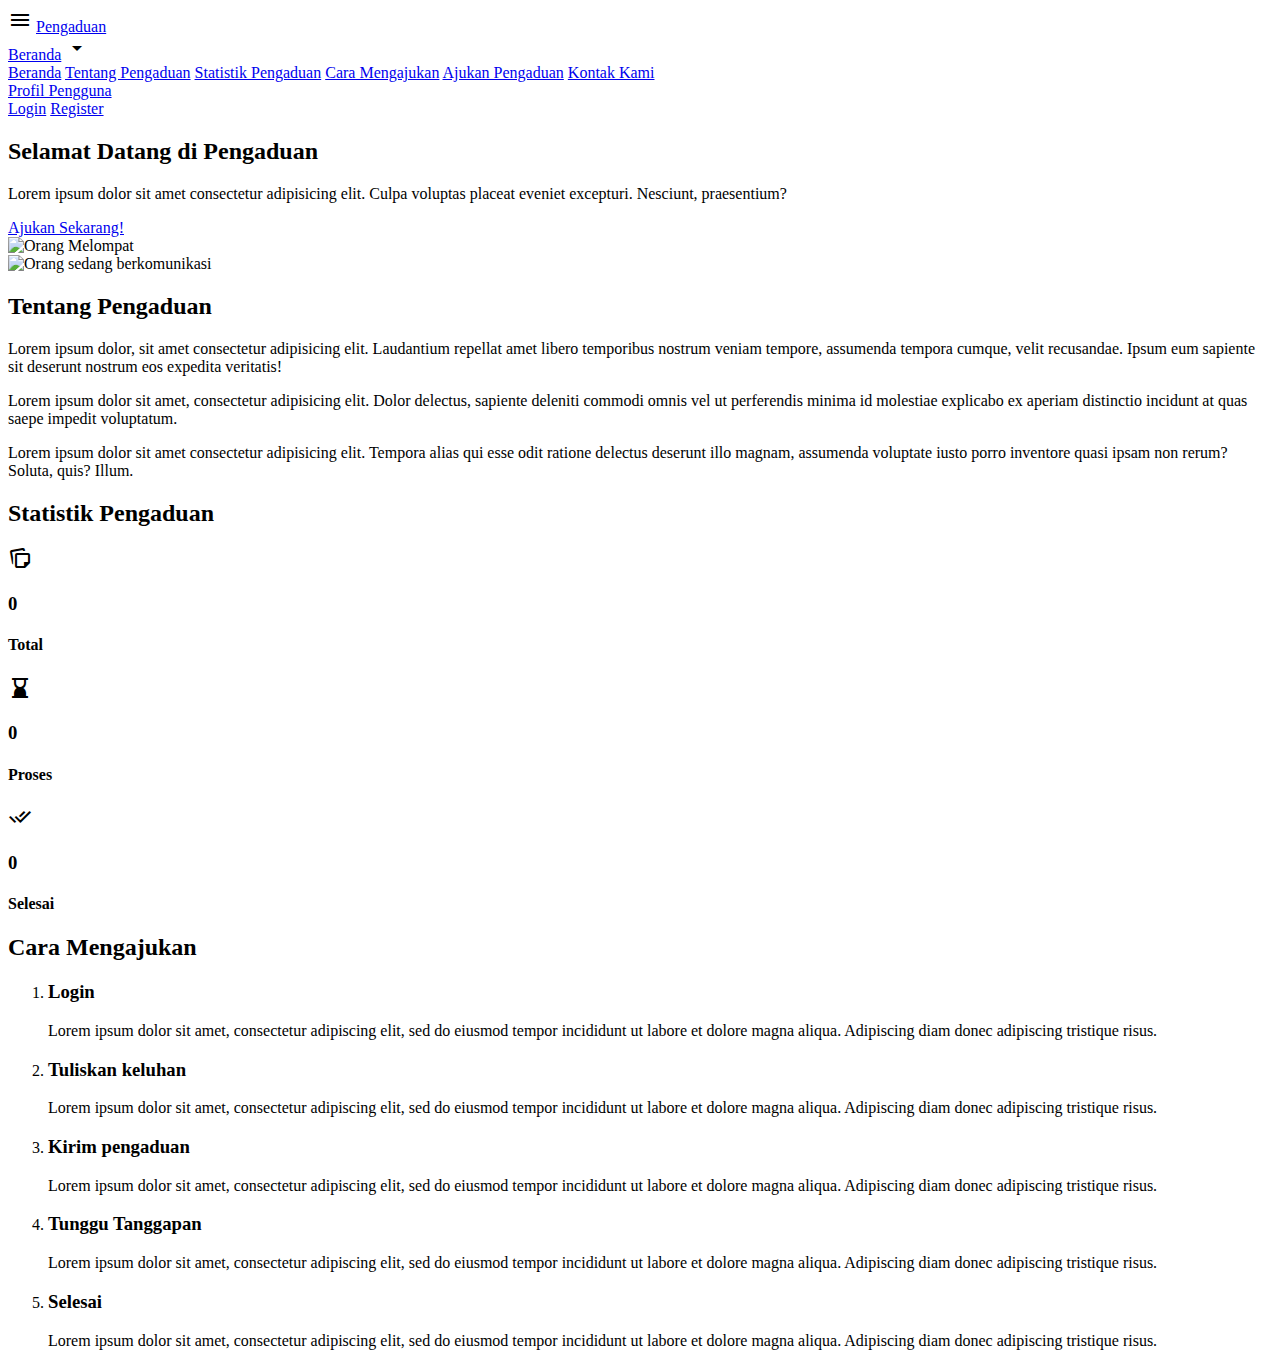
==== index.html @ bd9373b1 "first commit" ====
<!DOCTYPE html>
<html lang="en">
    <head>
        <meta charset="UTF-8" />
        <meta name="viewport" content="width=device-width, initial-scale=1.0" />
        <title>Pengaduan</title>

        <!-- google fonts -->
        <link rel="preconnect" href="https://fonts.googleapis.com" />
        <link rel="preconnect" href="https://fonts.gstatic.com" crossorigin />
        <link
            href="https://fonts.googleapis.com/css2?family=Montserrat:wght@300;400;500;700&display=swap"
            rel="stylesheet"
        />

        <!-- google icon -->
        <link
            rel="stylesheet"
            href="https://fonts.googleapis.com/css2?family=Material+Symbols+Outlined:opsz,wght,FILL,GRAD@24,400,0,0"
        />

        <!-- my css -->
        <link rel="stylesheet" href="assets/css/style.css" />
    </head>

    <body>
        <header class="header">
            <div class="header-left">
                <span class="material-symbols-outlined hamburger-menu">
                    menu
                </span>
                <a href="#" class="title">Pengaduan</a>
            </div>

            <nav class="navbar">
                <div class="dropdown">
                    <a href="#" class="beranda">Beranda</a>
                    <span class="material-symbols-outlined arrow">
                        arrow_drop_down
                    </span>
                    <div class="dropdown-menu">
                        <a href="#home">Beranda</a>
                        <a href="#about">Tentang Pengaduan</a>
                        <a href="#statistics">Statistik Pengaduan</a>
                        <a href="#how">Cara Mengajukan</a>
                        <a href="#">Ajukan Pengaduan</a>
                        <a href="#">Kontak Kami</a>
                    </div>
                </div>
                <a href="#" class="user">Profil Pengguna</a>
            </nav>

            <div class="registration">
                <a href="#" class="login">Login</a>
                <a href="#" class="register">Register</a>
            </div>
        </header>

        <!-- main start -->
        <section class="home" id="home">
            <main class="content">
                <div class="greeting">
                    <h2>Selamat Datang di <span>Pengaduan</span></h2>
                    <p>
                        Lorem ipsum dolor sit amet consectetur adipisicing elit.
                        Culpa voluptas placeat eveniet excepturi. Nesciunt,
                        praesentium?
                    </p>
                    <a href="#">Ajukan Sekarang!</a>
                </div>
                <img src="assets/img/orang.jpg" alt="Orang Melompat " />
            </main>
        </section>
        <!-- main end -->

        <!-- about section start -->
        <section class="about" id="about">
            <img src="assets/img/about.jpg" alt="Orang sedang berkomunikasi" />
            <main class="content">
                <h2>Tentang <span>Pengaduan</span></h2>
                <div class="explanation">
                    <p>
                        Lorem ipsum dolor, sit amet consectetur adipisicing
                        elit. Laudantium repellat amet libero temporibus nostrum
                        veniam tempore, assumenda tempora cumque, velit
                        recusandae. Ipsum eum sapiente sit deserunt nostrum eos
                        expedita veritatis!
                    </p>
                    <p>
                        Lorem ipsum dolor sit amet, consectetur adipisicing
                        elit. Dolor delectus, sapiente deleniti commodi omnis
                        vel ut perferendis minima id molestiae explicabo ex
                        aperiam distinctio incidunt at quas saepe impedit
                        voluptatum.
                    </p>
                    <p>
                        Lorem ipsum dolor sit amet consectetur adipisicing elit.
                        Tempora alias qui esse odit ratione delectus deserunt
                        illo magnam, assumenda voluptate iusto porro inventore
                        quasi ipsam non rerum? Soluta, quis? Illum.
                    </p>
                </div>
            </main>
        </section>
        <!-- about section end -->

        <!-- statistics section start -->
        <section class="statistics" id="statistics">
            <h2>Statistik <span>Pengaduan</span></h2>
            <main class="content">
                <div>
                    <span class="material-symbols-outlined"> note_stack </span>
                    <h3 class="value" data-val="1350">0</h3>
                    <h4>Total</h4>
                </div>
                <div>
                    <span class="material-symbols-outlined">
                        hourglass_bottom
                    </span>
                    <h3 class="value" data-val="800">0</h3>
                    <h4>Proses</h4>
                </div>
                <div>
                    <span class="material-symbols-outlined"> done_all </span>
                    <h3 class="value" data-val="550">0</h3>
                    <h4>Selesai</h4>
                </div>
            </main>
        </section>
        <!-- statistics section end -->

        <!-- how section start -->
        <section class="how" id="how">
            <main class="content">
                <h2><span>Cara</span> Mengajukan</h2>
                <ol style="--length: 5" role="list">
                    <li style="--i: 1">
                        <h3>Login</h3>
                        <p>Lorem ipsum dolor sit amet, consectetur adipiscing elit, sed do eiusmod tempor incididunt ut labore et dolore magna aliqua. Adipiscing diam donec adipiscing tristique risus.</p>
                    </li>
                    <li style="--i: 2">
                        <h3>Tuliskan keluhan</h3>
                        <p>Lorem ipsum dolor sit amet, consectetur adipiscing elit, sed do eiusmod tempor incididunt ut labore et dolore magna aliqua. Adipiscing diam donec adipiscing tristique risus.</p>
                    </li>
                    <li style="--i: 3">
                        <h3>Kirim pengaduan</h3>
                        <p>Lorem ipsum dolor sit amet, consectetur adipiscing elit, sed do eiusmod tempor incididunt ut labore et dolore magna aliqua. Adipiscing diam donec adipiscing tristique risus.</p>
                    </li>
                    <li style="--i: 4">
                        <h3>Tunggu Tanggapan</h3>
                        <p>Lorem ipsum dolor sit amet, consectetur adipiscing elit, sed do eiusmod tempor incididunt ut labore et dolore magna aliqua. Adipiscing diam donec adipiscing tristique risus.</p>
                    </li>
                    <li style="--i: 5">
                        <h3>Selesai</h3>
                        <p>Lorem ipsum dolor sit amet, consectetur adipiscing elit, sed do eiusmod tempor incididunt ut labore et dolore magna aliqua. Adipiscing diam donec adipiscing tristique risus.</p>
                    </li>
                </ol>
            </main>
        </section>
        <!-- how section end -->

        <!-- my js -->
        <script src="assets/js/script.js"></script>
    </body>
</html>
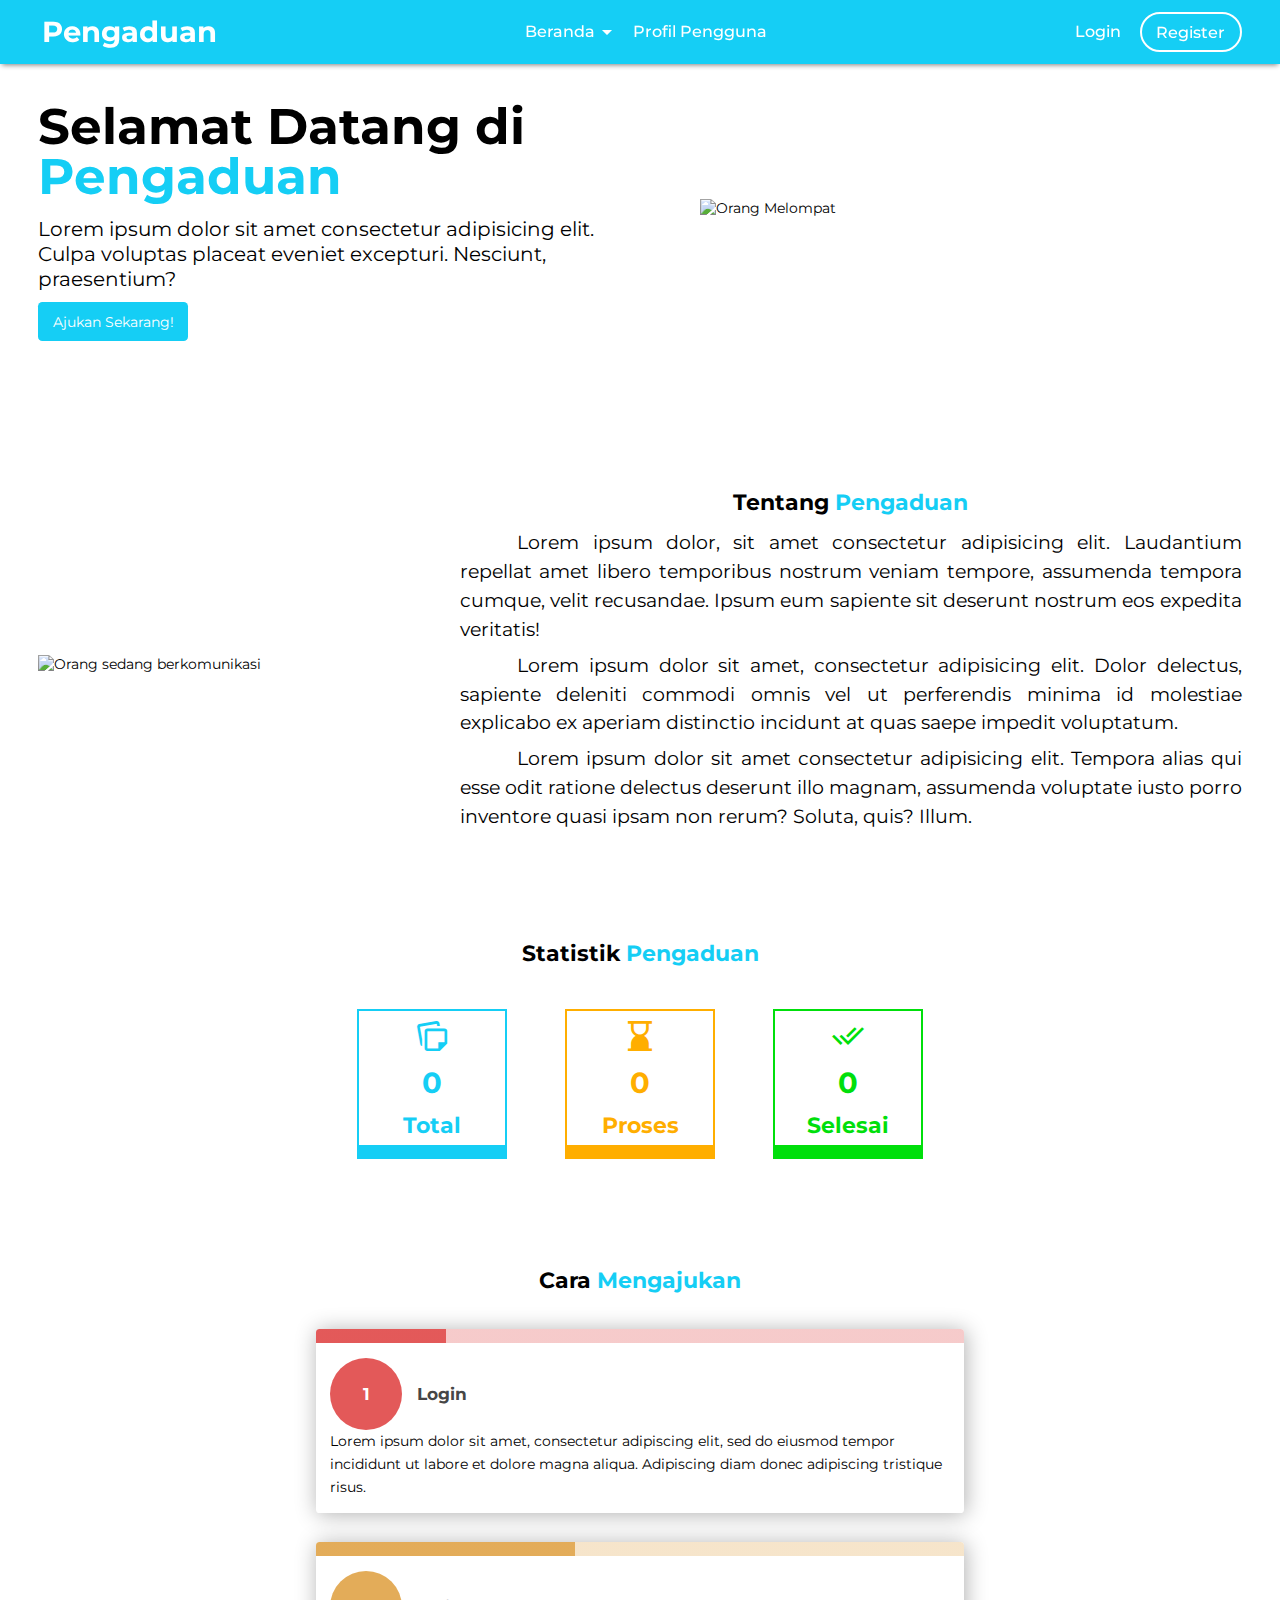
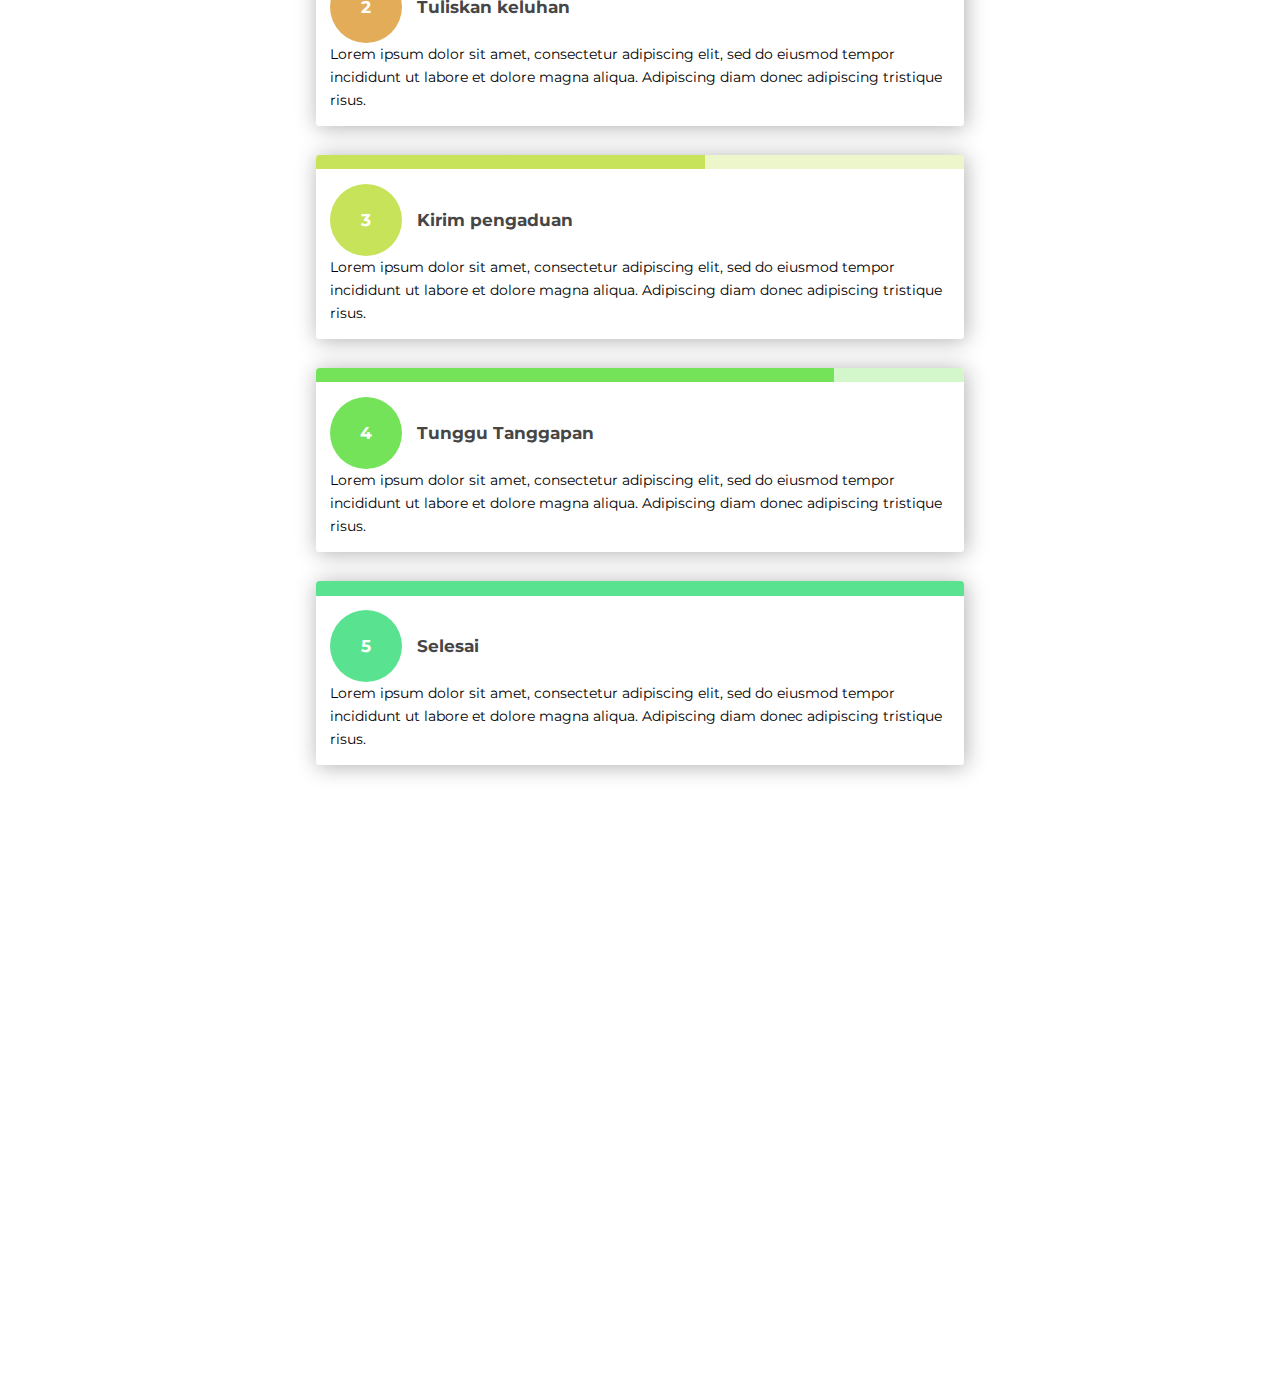
==== commit a7427b7c: "perbaikan" ====
--- a/index.html
+++ b/index.html
@@ -132,7 +132,7 @@
         <!-- how section start -->
         <section class="how" id="how">
             <main class="content">
-                <h2><span>Cara</span> Mengajukan</h2>
+                <h2>Cara <span>Mengajukan</span></h2>
                 <ol style="--length: 5" role="list">
                     <li style="--i: 1">
                         <h3>Login</h3>
--- a/assets/css/style.css
+++ b/assets/css/style.css
@@ -0,0 +1,529 @@
+:root {
+    --primary: #15cef5;
+    --secondary: #15b4d4;
+    --process: #ffae00;
+    --finished: #00df0b;
+}
+
+* {
+    padding: 0;
+    margin: 0;
+    box-sizing: border-box;
+    text-decoration: none;
+    border: none;
+    outline: none;
+}
+
+html {
+    scroll-behavior: smooth;
+}
+
+body {
+    font-family: "Montserrat", sans-serif;
+    min-height: 3000px;
+}
+
+/* header start */
+.header {
+    display: flex;
+    justify-content: space-between;
+    align-items: center;
+    padding: 1rem 3%;
+    background-color: var(--primary);
+    position: fixed;
+    top: 0;
+    left: 0;
+    right: 0;
+    z-index: 9999;
+    box-shadow: 0 0.2rem 5px -0.15rem gray;
+}
+
+.header * {
+    color: white;
+}
+
+.header .header-left {
+    display: flex;
+    align-items: center;
+}
+
+.header .header-left .hamburger-menu {
+    font-size: 2rem;
+    margin-right: 0.25rem;
+    cursor: pointer;
+    display: none;
+}
+
+.header .header-left a {
+    font-size: 2rem;
+    margin-left: 0.25rem;
+    font-weight: 700;
+    width: fit-content;
+}
+
+.header .navbar {
+    display: flex;
+    align-items: center;
+}
+
+.header .navbar a {
+    font-size: 1.1rem;
+    font-weight: 500;
+}
+
+.header .navbar .dropdown {
+    display: flex;
+    align-items: center;
+    margin-right: 0.5rem;
+}
+
+.header .navbar .dropdown span {
+    cursor: pointer;
+}
+
+.header .navbar .dropdown .dropdown-menu {
+    position: absolute;
+    background-color: white;
+    box-shadow: 0 0 0.3rem black;
+    border-radius: 0.3rem;
+    top: 3.1rem;
+    display: none;
+}
+
+.header .navbar .dropdown .show {
+    display: block !important;
+}
+
+.header .navbar .dropdown .dropdown-menu a {
+    display: block;
+    color: black;
+    padding: 0.5rem;
+}
+
+.header .navbar .dropdown .dropdown-menu a:hover,
+.header .navbar .dropdown .dropdown-menu a:focus {
+    background-color: var(--primary);
+    color: white;
+}
+
+.header .navbar .dropdown .arrow:hover + .dropdown-menu,
+.header .navbar .dropdown .dropdown-menu:hover {
+    display: block;
+}
+
+.header .navbar .user {
+    margin-left: 0.5rem;
+}
+
+.header .registration {
+    font-weight: 500;
+}
+
+.header .registration .login {
+    margin-right: 0.5rem;
+    font-size: 1.1rem;
+}
+
+.header .registration .register {
+    margin-left: 0.5rem;
+    border: 2px solid white;
+    color: white;
+    padding: 0.6rem 1rem;
+    border-radius: 2rem;
+    font-size: 1.1rem;
+}
+
+.header .registration .register:hover {
+    background-color: var(--secondary);
+}
+/* header end */
+
+/* home start */
+.home {
+    padding: 6rem 3% 1rem;
+    display: flex;
+    align-items: center;
+}
+
+.home .content {
+    display: flex;
+    align-items: center;
+    justify-content: space-between;
+    width: max-content;
+}
+
+.home .content > div {
+    flex: 50%;
+}
+
+.home .content .greeting h2 {
+    font-size: 3.5rem;
+    margin: 1rem 0;
+    line-height: 3.5rem;
+}
+
+.home .content .greeting h2 span {
+    color: var(--primary);
+}
+
+.home .content .greeting p {
+    font-size: 1.4rem;
+    margin: 1rem 0 1.5rem;
+    max-width: 90%;
+}
+
+.home .content .greeting a {
+    background-color: var(--primary);
+    color: white;
+    padding: 0.75rem 1rem;
+    border-radius: 0.3rem;
+    font-size: 1rem;
+}
+
+.home .content .greeting a:hover {
+    background-color: var(--secondary);
+}
+
+.home .content > img {
+    flex: 40%;
+}
+/* home end */
+
+/* about section start */
+.about {
+    padding: 10rem 3% 1rem;
+    display: flex;
+    flex-direction: row;
+    align-items: center;
+}
+
+.about > img {
+    flex: 30%;
+}
+
+.about > .content {
+    flex: 60%;
+}
+
+.about .content h2 {
+    text-align: center;
+    margin-bottom: 1rem;
+}
+
+.about .content h2 span {
+    color: var(--primary);
+}
+
+.about .content .explanation p {
+    text-align: justify;
+    text-indent: 4rem;
+    font-size: 1.3rem;
+    margin: 0.5rem 0;
+    line-height: 2rem;
+}
+/* about section end */
+
+/* statistics section start */
+.statistics {
+    padding: 6rem 3% 1rem;
+    display: flex;
+    justify-content: center;
+    flex-wrap: wrap;
+}
+
+.statistics h2 {
+    text-align: center;
+    margin-bottom: 1rem;
+    width: 100%;
+}
+
+.statistics h2 span {
+    color: var(--primary);
+}
+
+.statistics .content {
+    display: flex;
+    flex-direction: row;
+    justify-content: center;
+    width: 70%;
+    flex-wrap: wrap
+}
+
+.statistics .content > div {
+    display: flex;
+    flex-direction: column;
+    justify-content: space-between;
+    align-items: center;
+    width: 150px;
+    height: 150px;
+    padding: 0.5rem;
+    border-bottom: none;
+    margin: 2rem 2rem .5rem;
+}
+
+.statistics .content div:nth-child(1) {
+    border: 2px solid var(--primary);
+    border-bottom: 1rem solid var(--primary);
+    color: var(--primary);
+}
+
+.statistics .content div:nth-child(2) {
+    border: 2px solid var(--process);
+    border-bottom: 1rem solid var(--process);
+    color: var(--process);
+}
+
+.statistics .content div:nth-child(3) {
+    border: 2px solid var(--finished);
+    border-bottom: 1rem solid var(--finished);
+    color: var(--finished);
+}
+
+.statistics .content div span {
+    font-size: 2.5rem;
+}
+
+.statistics .content div h3 {
+    font-size: 2rem;
+}
+
+.statistics .content div h4 {
+    font-size: 1.5rem;
+}
+
+.statistics .content div > div {
+    width: 100%;
+    height: 1rem;
+}
+/* statistics section end */
+
+/* how section start */
+.how {
+    padding: 6rem 3% 1rem;
+    display: flex;
+    justify-content: center;
+    flex-wrap: wrap;
+}
+
+.how .content {
+    display: flex;
+    flex-direction: column;
+    align-items: center;
+}
+
+.how .content > h2 {
+    margin: 0 0 .5rem;
+}
+
+.how .content > h2 span {
+    color: var(--primary);
+}
+
+.how .content p {
+	margin: 0;
+	line-height: 1.6;
+}
+
+.how .content ol {
+	list-style: none;
+	counter-reset: list;
+	padding: 0 1rem;
+}
+
+.how .content li {
+	--stop: calc(100% / var(--length) * var(--i));
+	--l: 62%;
+	--l2: 88%;
+	--h: calc((var(--i) - 1) * (180 / var(--length)));
+	--c1: hsl(var(--h), 71%, var(--l));
+	--c2: hsl(var(--h), 71%, var(--l2));
+
+	position: relative;
+	counter-increment: list;
+	max-width: 45rem;
+	margin: 2rem auto;
+	padding: 2rem 1rem 1rem;
+	box-shadow: 0.1rem 0.1rem 1.5rem rgba(0, 0, 0, 0.3);
+	border-radius: 0.25rem;
+	overflow: hidden;
+	background-color: white;
+}
+
+.how .content li::before {
+	content: '';
+	display: block;
+	width: 100%;
+	height: 1rem;
+	position: absolute;
+	top: 0;
+	left: 0;
+	background: linear-gradient(to right, var(--c1) var(--stop), var(--c2) var(--stop));
+}
+
+.how .content h3 {
+	display: flex;
+	align-items: center;
+	margin: 0 0 rem;
+	color: rgb(70 70 70);
+}
+
+.how .content h3::before {
+	display: flex;
+	justify-content: center;
+	align-items: center;
+	flex: 0 0 auto;
+	margin-right: 1rem;
+	width: 3rem;
+	height: 3rem;
+	content: counter(list);
+	padding: 1rem;
+	border-radius: 50%;
+	background-color: var(--c1);
+	color: white;
+}
+/* how section end */
+
+/* media queries */
+@media (max-width: 1920) {
+    html {
+        font-size: 110%;
+    }
+
+    .home .content img {
+        width: 110%;
+    }
+}
+
+/* Laptop */
+@media (max-width: 1400px) {
+    html {
+        font-size: 90%;
+    }
+
+    .home .content img {
+        width: 90%;
+    }
+}
+
+@media (max-width: 992px) {
+    html {
+        font-size: 80%;
+    }
+
+    .home .content img {
+        width: 80%;
+    }
+}
+
+/* Tablet */
+@media (max-width: 768px) {
+    html {
+        font-size: 70%;
+    }
+
+    /* header start */
+    .header .header-left .hamburger-menu {
+        display: block;
+        margin-right: .5rem;
+    }
+
+    .header .navbar {
+        height: 100vh;
+        background-color: white;
+        position: absolute;
+        width: 25rem;
+        top: 100%;
+        left: -100%;
+        box-shadow: 0.2rem 0 5px -0.15rem gray;
+        display: block;
+        padding: 0 1rem;
+        transition: 0.3s;
+    }
+
+    .header .navbar.show {
+        left: 0;
+    }
+
+    .header .navbar a,
+    .header .navbar span {
+        color: black;
+    }
+
+    .header .navbar a {
+        font-size: 1.3rem;
+    }
+
+    .header .navbar .dropdown {
+        flex-wrap: wrap;
+        justify-content: space-between;
+        margin: 1rem 0;
+    }
+
+    .header .navbar .dropdown .arrow:hover + .dropdown-menu,
+    .header .navbar .dropdown .dropdown-menu:hover {
+        display: none;
+    }
+
+    .header .navbar .dropdown .dropdown-menu {
+        position: relative;
+        top: 0;
+        flex: 100%;
+    }
+
+    .header .navbar > a {
+        margin: 1rem 0 !important;
+    }
+    /* header end */
+
+    /* home start */
+    .home {
+        align-items: baseline;
+        padding-top: 4rem;
+    }
+
+    .home .content {
+        flex-direction: column-reverse;
+    }
+
+    .home .content > div {
+        flex: 100%;
+    }
+
+    .home .content .greeting {
+        text-align: center;
+    }
+
+    .home .content .greeting p {
+        max-width: 100%;
+    }
+
+    .home .content img {
+        width: 50%;
+    }
+    /* home end */
+
+    /* about start */
+    .about {
+        flex-direction: column;
+        padding: 4rem 5% 1rem;
+    }
+
+    .about img {
+        width: 60%;
+    }
+    /* about end */
+}
+
+/* Mobile Phone */
+@media (max-width: 576px) {
+    html {
+        font-size: 70%;
+    }
+
+    .home .content img {
+        width: 60%;
+    }
+
+    /* how section start */
+    /* how section end */
+}
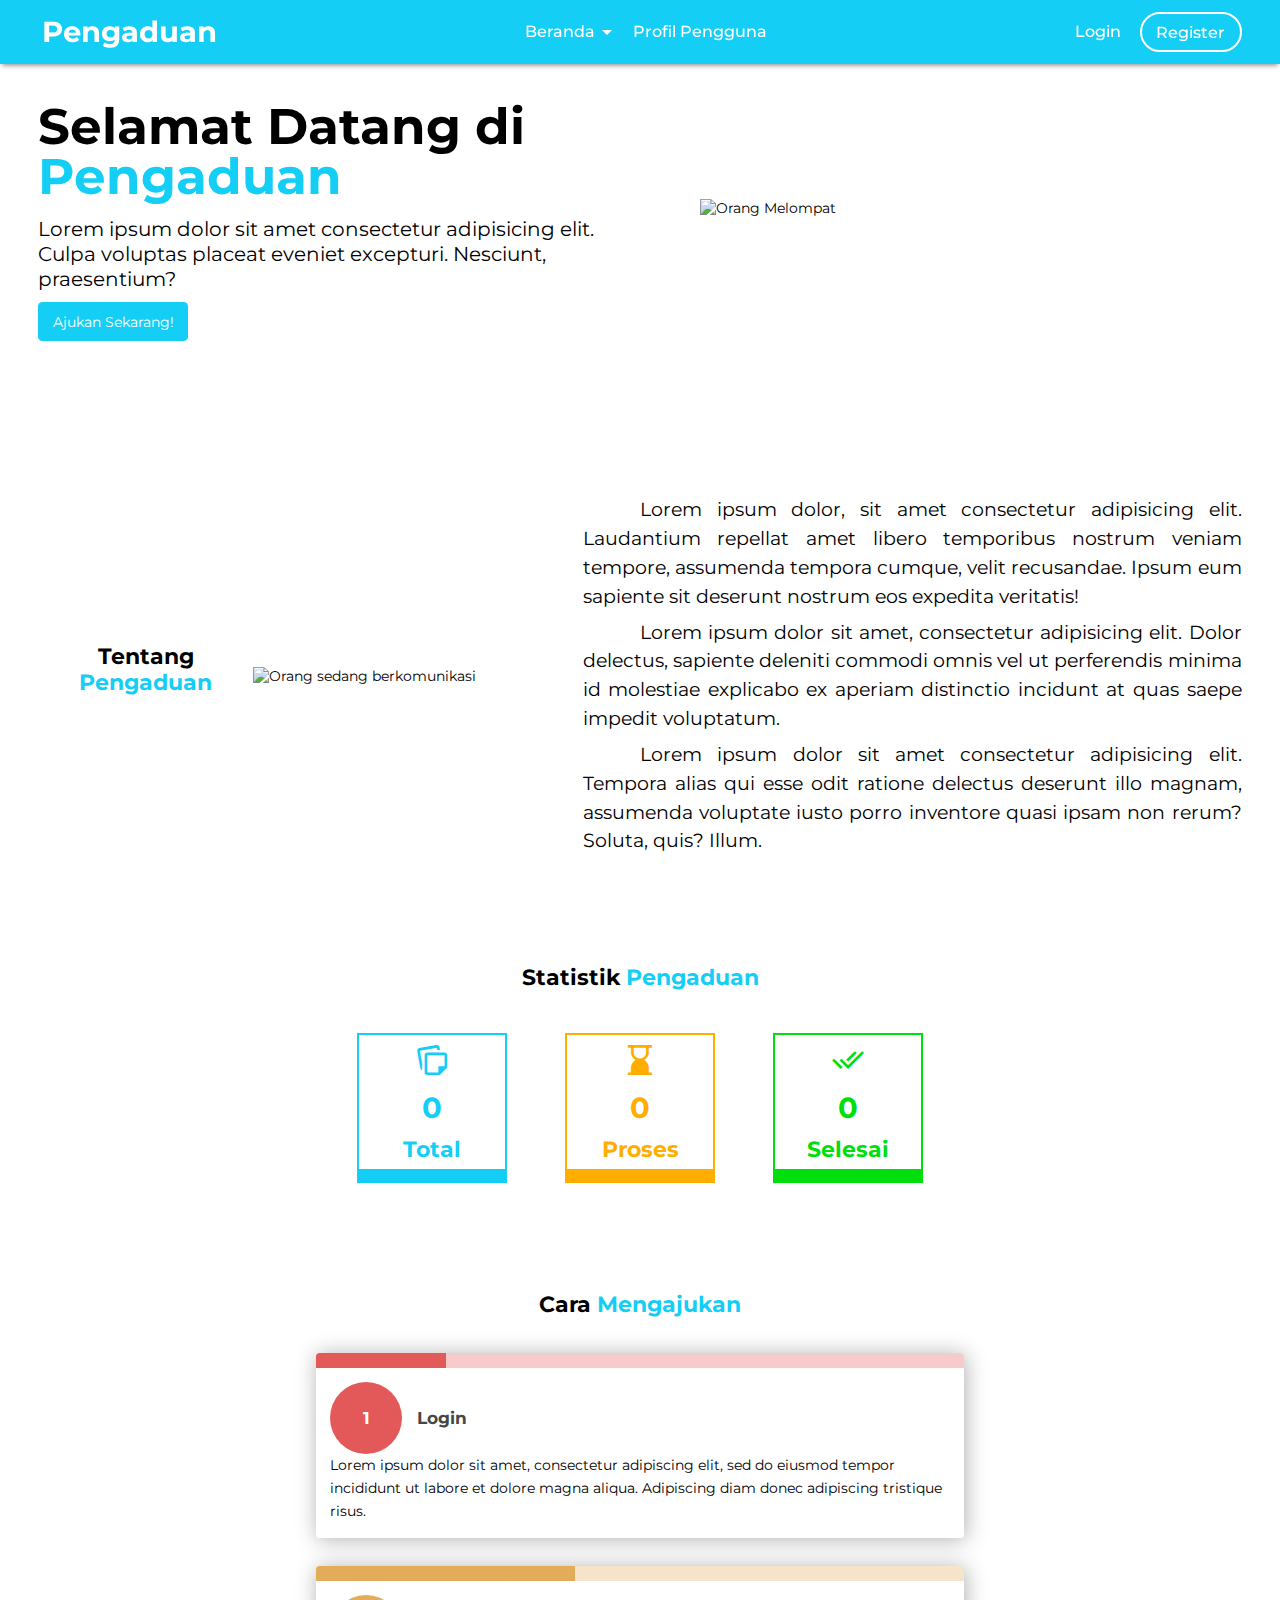
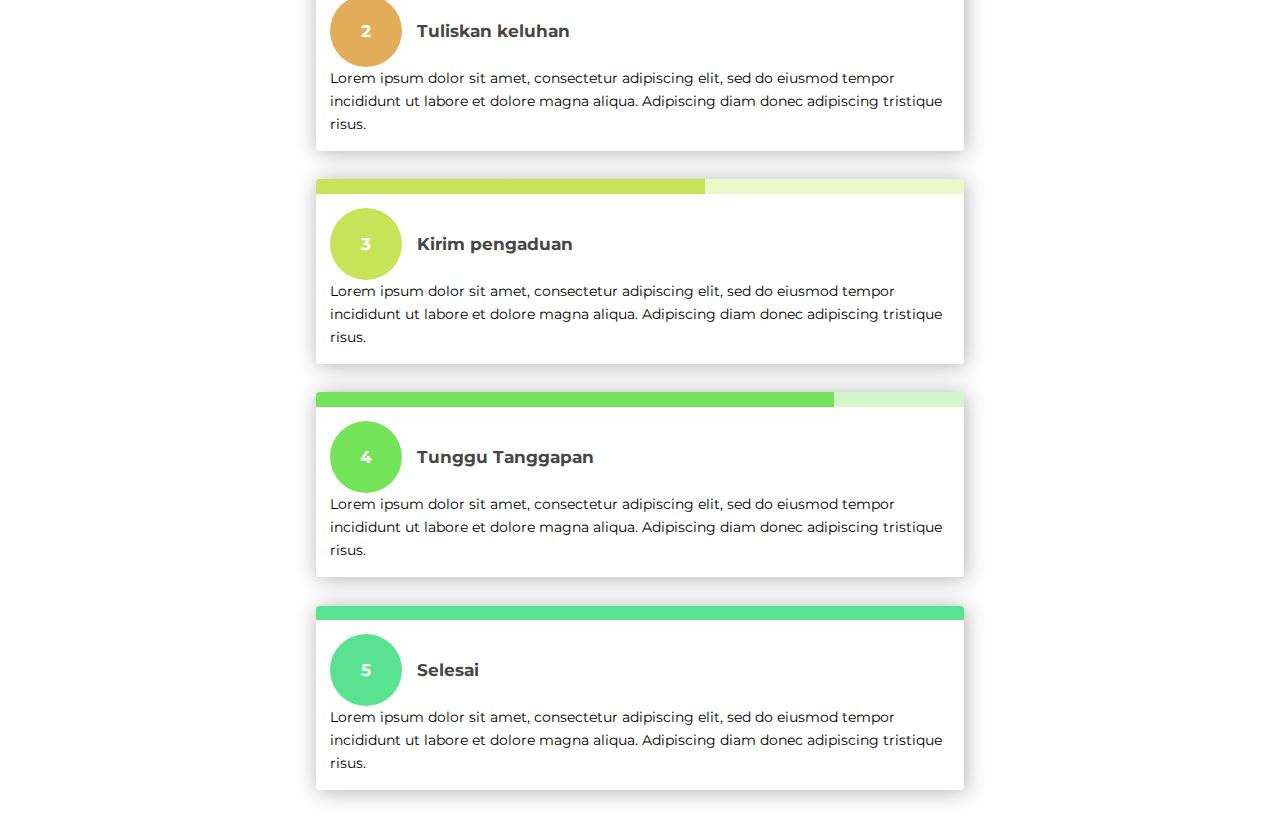
==== commit abbaef3b: "perbaikan" ====
--- a/index.html
+++ b/index.html
@@ -75,9 +75,9 @@
 
         <!-- about section start -->
         <section class="about" id="about">
+            <h2>Tentang <span>Pengaduan</span></h2>
             <img src="assets/img/about.jpg" alt="Orang sedang berkomunikasi" />
             <main class="content">
-                <h2>Tentang <span>Pengaduan</span></h2>
                 <div class="explanation">
                     <p>
                         Lorem ipsum dolor, sit amet consectetur adipisicing
--- a/assets/css/style.css
+++ b/assets/css/style.css
@@ -20,7 +20,7 @@
 
 body {
     font-family: "Montserrat", sans-serif;
-    min-height: 3000px;
+    /* min-height: 3000px; */
 }
 
 /* header start */
@@ -58,6 +58,7 @@
     font-size: 2rem;
     margin-left: 0.25rem;
     font-weight: 700;
+    width: -moz-fit-content;
     width: fit-content;
 }
 
@@ -197,21 +198,21 @@
     align-items: center;
 }
 
+.about > .content {
+    flex: 60%;
+}
+
+.about > h2 {
+    text-align: center;
+    margin-bottom: 1rem;
+}
+
+.about > h2 span {
+    color: var(--primary);
+}
+
 .about > img {
     flex: 30%;
-}
-
-.about > .content {
-    flex: 60%;
-}
-
-.about .content h2 {
-    text-align: center;
-    margin-bottom: 1rem;
-}
-
-.about .content h2 span {
-    color: var(--primary);
 }
 
 .about .content .explanation p {
@@ -478,7 +479,7 @@
     /* home start */
     .home {
         align-items: baseline;
-        padding-top: 4rem;
+        padding-top: 6rem;
     }
 
     .home .content {
@@ -505,7 +506,7 @@
     /* about start */
     .about {
         flex-direction: column;
-        padding: 4rem 5% 1rem;
+        padding: 6rem 5% 1rem;
     }
 
     .about img {
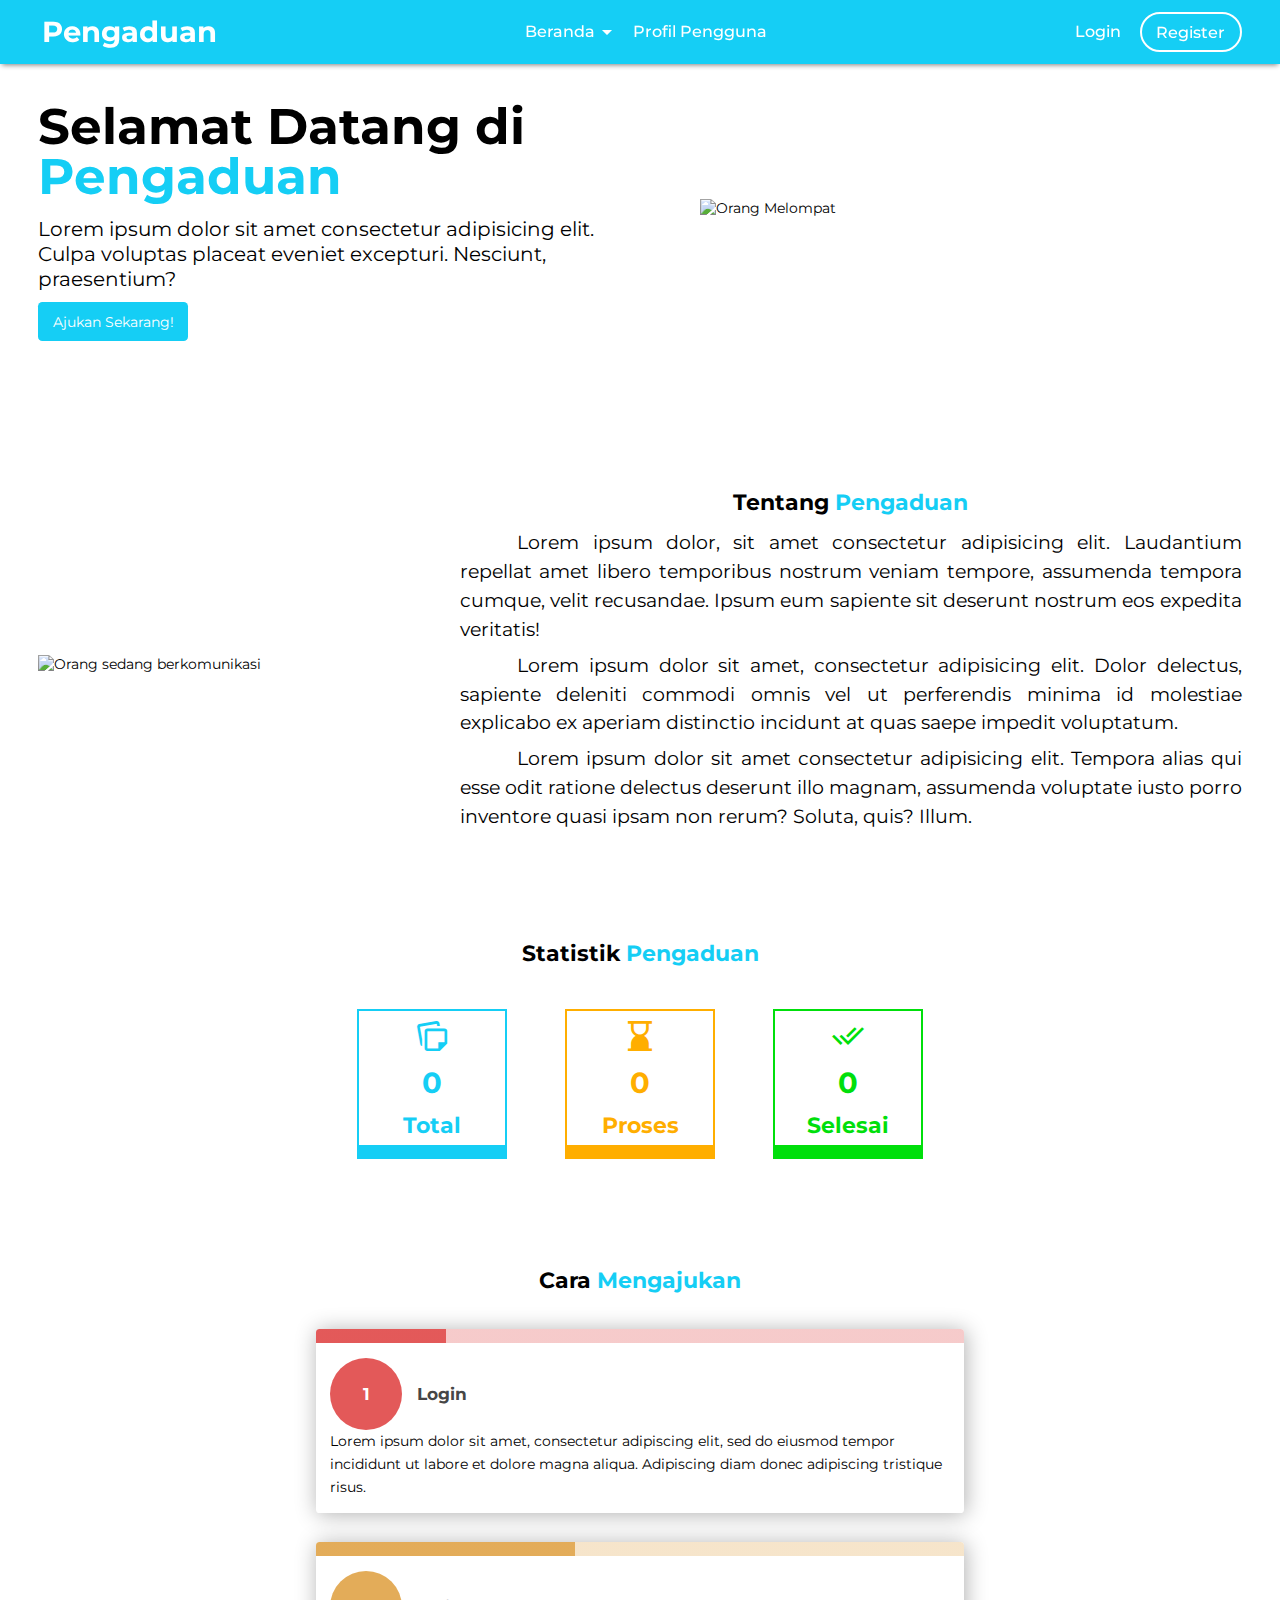
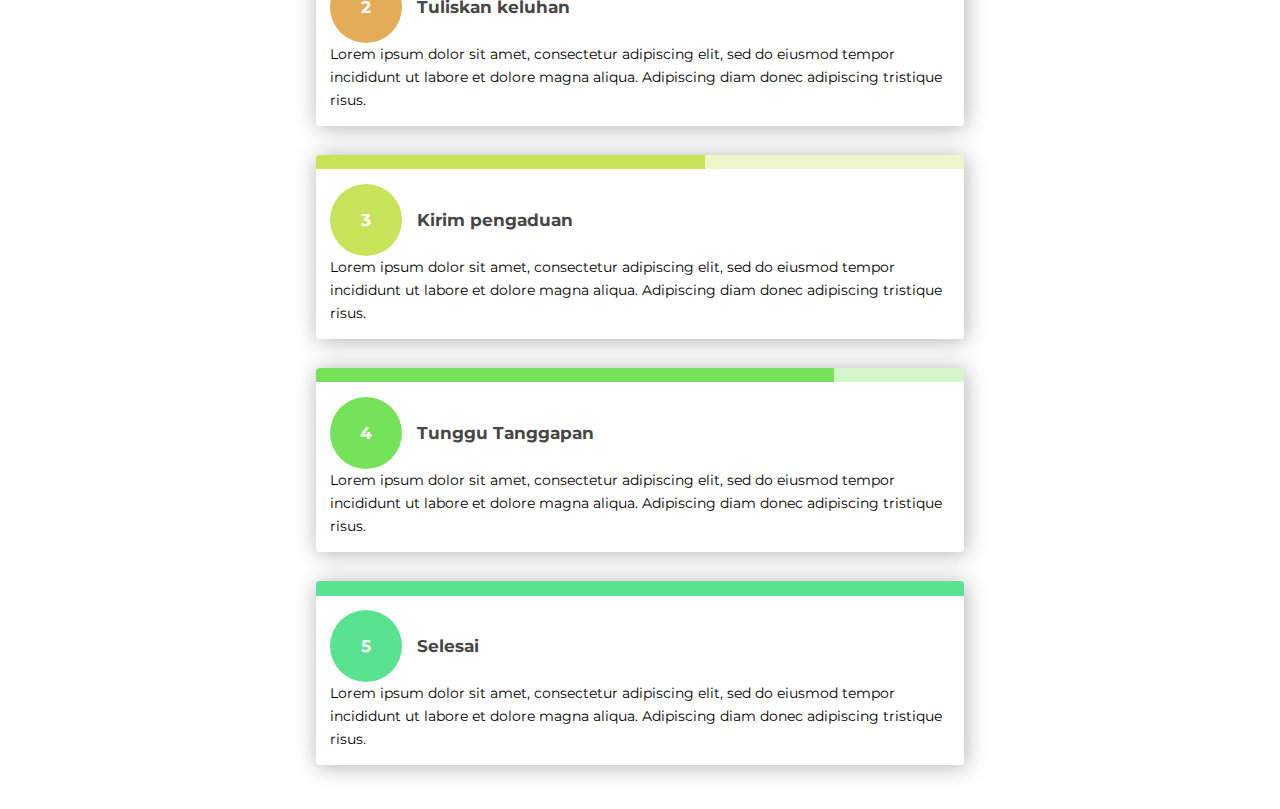
==== commit 441a9fb6: "perbaikan" ====
--- a/index.html
+++ b/index.html
@@ -75,9 +75,9 @@
 
         <!-- about section start -->
         <section class="about" id="about">
-            <h2>Tentang <span>Pengaduan</span></h2>
             <img src="assets/img/about.jpg" alt="Orang sedang berkomunikasi" />
             <main class="content">
+                <h2>Tentang <span>Pengaduan</span></h2>
                 <div class="explanation">
                     <p>
                         Lorem ipsum dolor, sit amet consectetur adipisicing
--- a/assets/css/style.css
+++ b/assets/css/style.css
@@ -198,21 +198,21 @@
     align-items: center;
 }
 
+.about > img {
+    flex: 30%;
+}
+
 .about > .content {
     flex: 60%;
 }
 
-.about > h2 {
+.about .content h2 {
     text-align: center;
     margin-bottom: 1rem;
 }
 
-.about > h2 span {
+.about .content h2 span {
     color: var(--primary);
-}
-
-.about > img {
-    flex: 30%;
 }
 
 .about .content .explanation p {
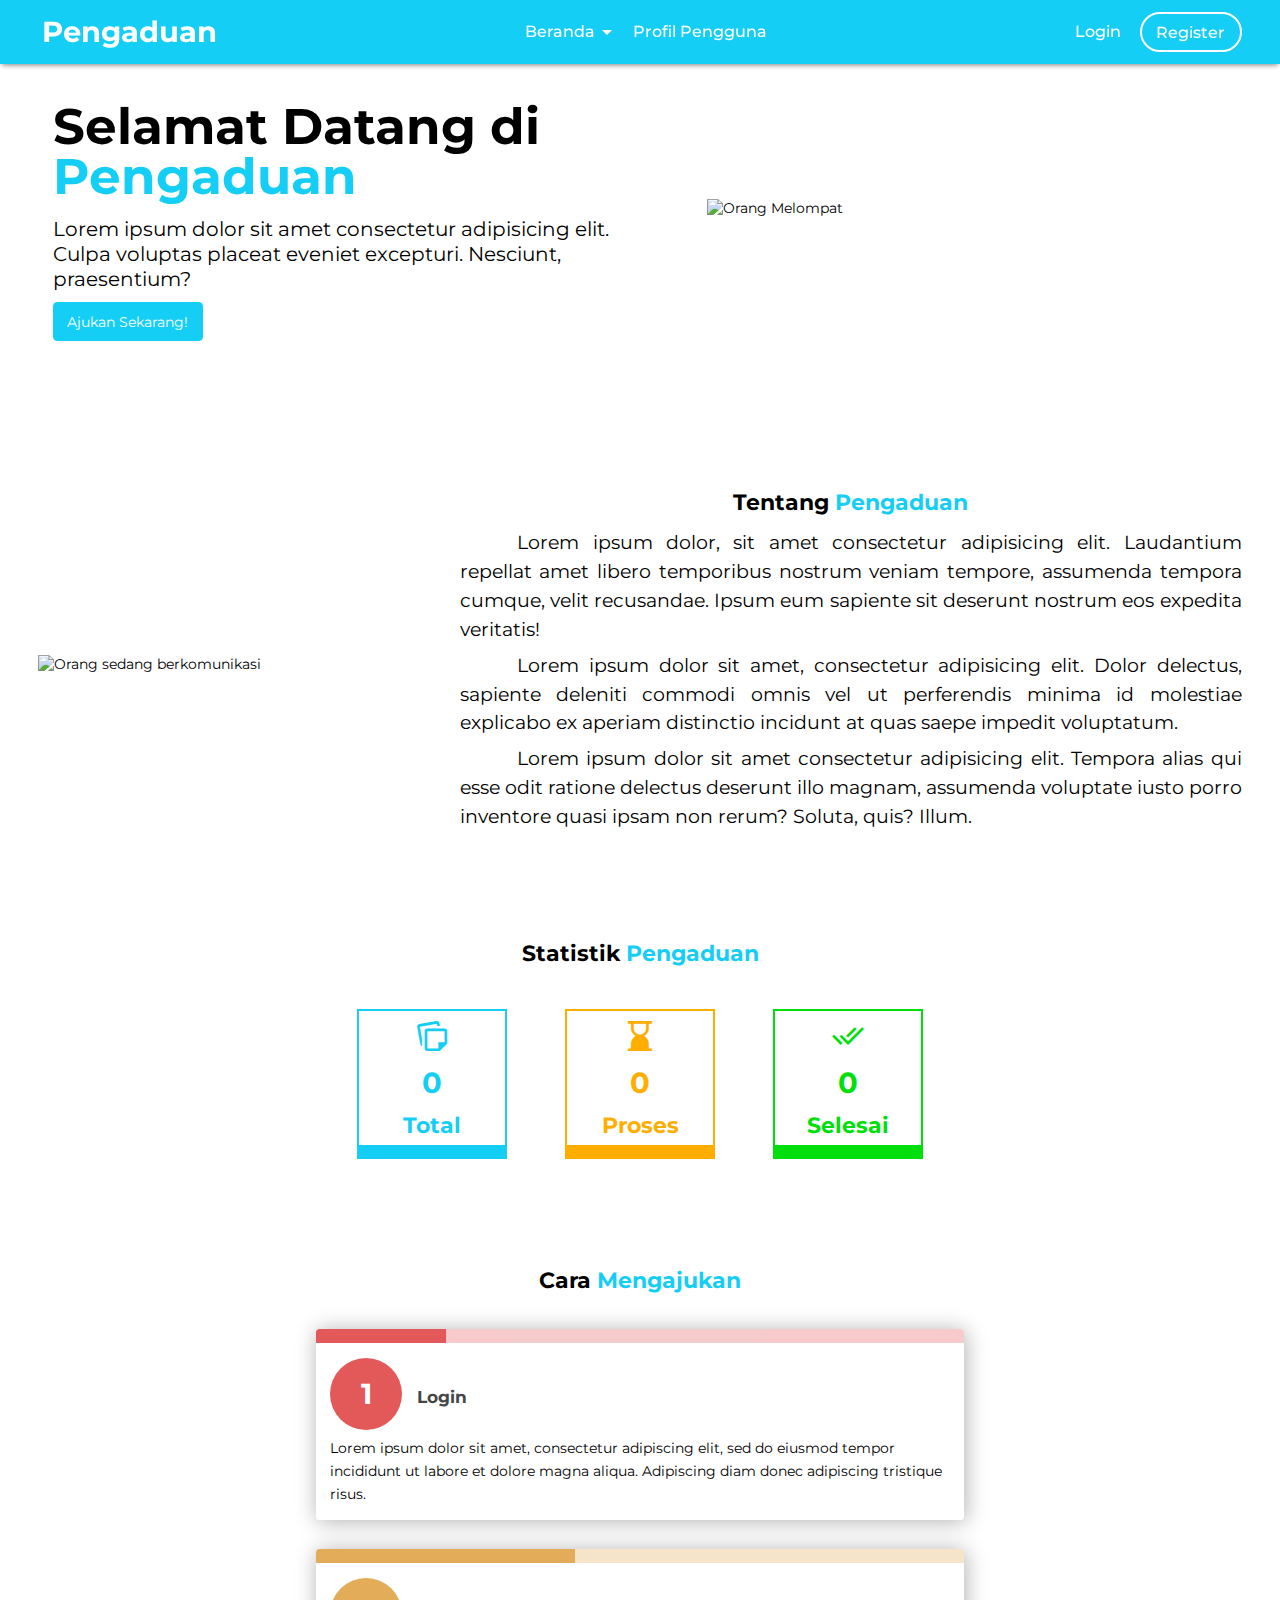
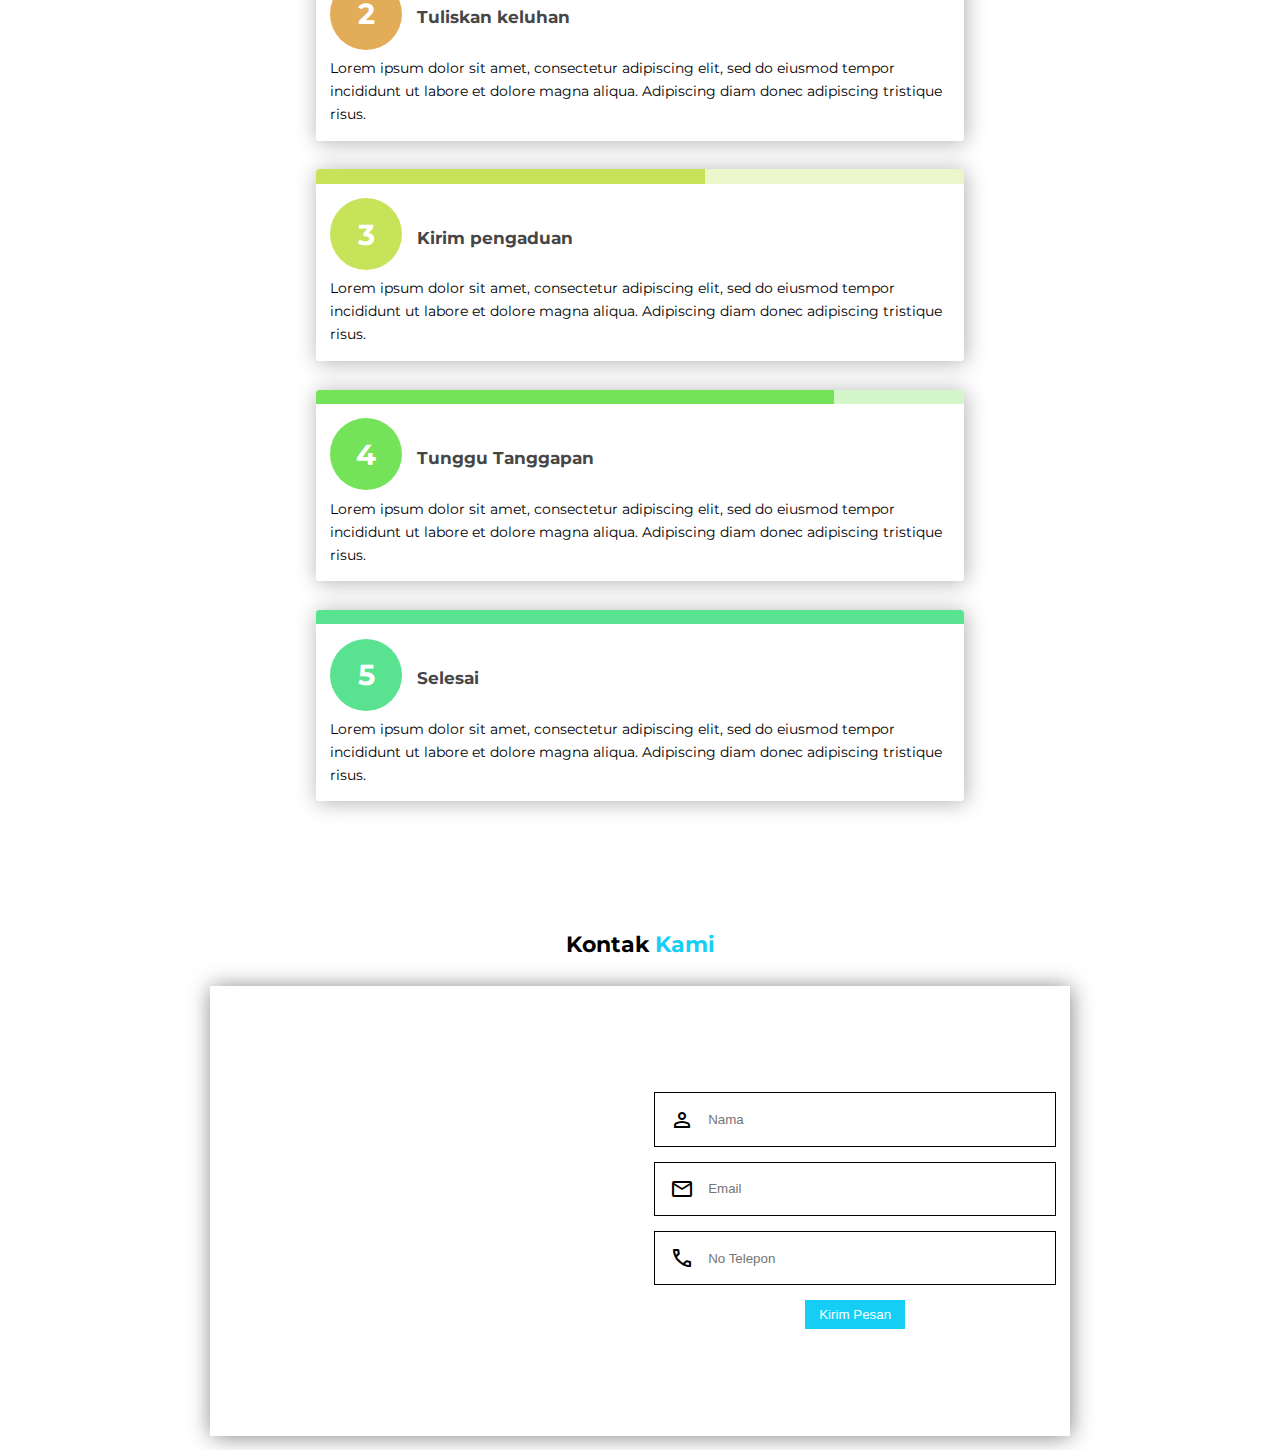
==== commit a68c7f1e: "contact" ====
--- a/index.html
+++ b/index.html
@@ -43,7 +43,7 @@
                         <a href="#about">Tentang Pengaduan</a>
                         <a href="#statistics">Statistik Pengaduan</a>
                         <a href="#how">Cara Mengajukan</a>
-                        <a href="#">Ajukan Pengaduan</a>
+                        <a href="#submit">Ajukan Pengaduan</a>
                         <a href="#">Kontak Kami</a>
                     </div>
                 </div>
@@ -133,31 +133,97 @@
         <section class="how" id="how">
             <main class="content">
                 <h2>Cara <span>Mengajukan</span></h2>
-                <ol style="--length: 5" role="list">
-                    <li style="--i: 1">
+                <ol role="list">
+                    <li>
                         <h3>Login</h3>
-                        <p>Lorem ipsum dolor sit amet, consectetur adipiscing elit, sed do eiusmod tempor incididunt ut labore et dolore magna aliqua. Adipiscing diam donec adipiscing tristique risus.</p>
-                    </li>
-                    <li style="--i: 2">
+                        <p>
+                            Lorem ipsum dolor sit amet, consectetur adipiscing
+                            elit, sed do eiusmod tempor incididunt ut labore et
+                            dolore magna aliqua. Adipiscing diam donec
+                            adipiscing tristique risus.
+                        </p>
+                    </li>
+                    <li>
                         <h3>Tuliskan keluhan</h3>
-                        <p>Lorem ipsum dolor sit amet, consectetur adipiscing elit, sed do eiusmod tempor incididunt ut labore et dolore magna aliqua. Adipiscing diam donec adipiscing tristique risus.</p>
-                    </li>
-                    <li style="--i: 3">
+                        <p>
+                            Lorem ipsum dolor sit amet, consectetur adipiscing
+                            elit, sed do eiusmod tempor incididunt ut labore et
+                            dolore magna aliqua. Adipiscing diam donec
+                            adipiscing tristique risus.
+                        </p>
+                    </li>
+                    <li>
                         <h3>Kirim pengaduan</h3>
-                        <p>Lorem ipsum dolor sit amet, consectetur adipiscing elit, sed do eiusmod tempor incididunt ut labore et dolore magna aliqua. Adipiscing diam donec adipiscing tristique risus.</p>
-                    </li>
-                    <li style="--i: 4">
+                        <p>
+                            Lorem ipsum dolor sit amet, consectetur adipiscing
+                            elit, sed do eiusmod tempor incididunt ut labore et
+                            dolore magna aliqua. Adipiscing diam donec
+                            adipiscing tristique risus.
+                        </p>
+                    </li>
+                    <li>
                         <h3>Tunggu Tanggapan</h3>
-                        <p>Lorem ipsum dolor sit amet, consectetur adipiscing elit, sed do eiusmod tempor incididunt ut labore et dolore magna aliqua. Adipiscing diam donec adipiscing tristique risus.</p>
-                    </li>
-                    <li style="--i: 5">
+                        <p>
+                            Lorem ipsum dolor sit amet, consectetur adipiscing
+                            elit, sed do eiusmod tempor incididunt ut labore et
+                            dolore magna aliqua. Adipiscing diam donec
+                            adipiscing tristique risus.
+                        </p>
+                    </li>
+                    <li>
                         <h3>Selesai</h3>
-                        <p>Lorem ipsum dolor sit amet, consectetur adipiscing elit, sed do eiusmod tempor incididunt ut labore et dolore magna aliqua. Adipiscing diam donec adipiscing tristique risus.</p>
+                        <p>
+                            Lorem ipsum dolor sit amet, consectetur adipiscing
+                            elit, sed do eiusmod tempor incididunt ut labore et
+                            dolore magna aliqua. Adipiscing diam donec
+                            adipiscing tristique risus.
+                        </p>
                     </li>
                 </ol>
             </main>
         </section>
         <!-- how section end -->
+
+        <!-- contact section start -->
+        <section class="contact" id="contact">
+            <main class="content">
+                <h2>Kontak <span>Kami</span></h2>
+                <div class="main">
+                    <iframe
+                        src="https://www.google.com/maps/embed?pb=!1m18!1m12!1m3!1d63421.50984167387!2d107.41384422359089!3d-6.541329148762902!2m3!1f0!2f0!3f0!3m2!1i1024!2i768!4f13.1!3m3!1m2!1s0x2e690e60454c6667%3A0x7ee7eda6d6e4556f!2sPurwakarta%2C%20Purwakarta%20Regency%2C%20West%20Java!5e0!3m2!1sen!2sid!4v1699925487648!5m2!1sen!2sid"
+                        width="600"
+                        height="450"
+                        style="border: 0"
+                        allowfullscreen=""
+                        loading="lazy"
+                        referrerpolicy="no-referrer-when-downgrade"
+                    ></iframe>
+
+                    <form action="">
+                        <div>
+                            <span class="material-symbols-outlined">
+                                person
+                            </span>
+                            <input type="text" placeholder="Nama"/>
+                        </div>
+                        <div>
+                            <span class="material-symbols-outlined">
+                                mail
+                            </span>
+                            <input type="email" placeholder="Email"/>
+                        </div>
+                        <div>
+                            <span class="material-symbols-outlined">
+                                call
+                            </span>
+                            <input type="tel" placeholder="No Telepon"/>
+                        </div>
+                        <button>Kirim Pesan</button>
+                    </form>
+                </div>
+            </main>
+        </section>
+        <!-- contact section end -->
 
         <!-- my js -->
         <script src="assets/js/script.js"></script>
--- a/assets/css/style.css
+++ b/assets/css/style.css
@@ -10,8 +10,6 @@
     margin: 0;
     box-sizing: border-box;
     text-decoration: none;
-    border: none;
-    outline: none;
 }
 
 html {
@@ -144,6 +142,7 @@
     padding: 6rem 3% 1rem;
     display: flex;
     align-items: center;
+    width: 100vw;
 }
 
 .home .content {
@@ -151,6 +150,7 @@
     align-items: center;
     justify-content: space-between;
     width: max-content;
+    padding-left: 1rem;
 }
 
 .home .content > div {
@@ -329,6 +329,7 @@
 	list-style: none;
 	counter-reset: list;
 	padding: 0 1rem;
+    --length: 5;
 }
 
 .how .content li {
@@ -361,6 +362,25 @@
 	background: linear-gradient(to right, var(--c1) var(--stop), var(--c2) var(--stop));
 }
 
+.how .content li:nth-child(1) {
+    --i: 1
+}
+
+.how .content li:nth-child(2) {
+    --i: 2
+}
+.how .content li:nth-child(3) {
+    --i: 3
+}
+
+.how .content li:nth-child(4) {
+    --i: 4
+}
+
+.how .content li:nth-child(5) {
+    --i: 5
+}
+
 .how .content h3 {
 	display: flex;
 	align-items: center;
@@ -373,16 +393,86 @@
 	justify-content: center;
 	align-items: center;
 	flex: 0 0 auto;
-	margin-right: 1rem;
+	margin: 0 1rem .5rem 0;
 	width: 3rem;
 	height: 3rem;
 	content: counter(list);
 	padding: 1rem;
+    font-size: 2rem;
 	border-radius: 50%;
 	background-color: var(--c1);
 	color: white;
 }
 /* how section end */
+
+/* contact section start */
+.contact {
+    padding: 6rem 7% 1rem;
+}
+
+.contact .content {
+    display: flex;
+    flex-direction: column;
+    align-items: center;
+}
+
+.contact .content h2 {
+    margin-bottom: 2rem;
+    text-align: center;
+}
+
+.contact .content h2 span {
+    color: var(--primary);
+}
+
+.contact .content .main {
+    display: flex;
+	box-shadow: 0.1rem 0.1rem 1.5rem rgba(0, 0, 0, 0.5);
+}
+
+.contact .content .main iframe {
+    flex: 50%;
+}
+
+.contact .content .main form {
+    flex: 50%;
+    padding: 1rem;
+    display: flex;
+    flex-direction: column;
+    justify-content: center;
+}
+
+.contact .content .main form div {
+    border: 1px solid black;
+    margin: 0 0 1rem;
+    display: flex;
+    flex-direction: row;
+    align-content: center;
+}
+
+.contact .content .main form div span {
+    padding: 1rem;
+}
+
+.contact .content .main form div input {
+    width: 100%;
+    padding: 1rem 0;
+    border: 0;
+}
+
+.contact .content .main form div input:focus {
+    outline: none;
+}
+
+.contact .content .main form button {
+    padding: .5rem 1rem;
+    cursor: pointer;
+    background-color: var(--primary);
+    border: none;
+    color: white;
+    align-self: center;
+}
+/* contact section end */
 
 /* media queries */
 @media (max-width: 1920) {
@@ -513,6 +603,20 @@
         width: 60%;
     }
     /* about end */
+
+    /* contact sectiom start */
+    .contact .content .main {
+        flex-wrap: wrap;
+    }
+
+    .contact .content .main iframe, .contact .content .main form {
+        flex: 100%;
+    }
+
+    .contact .content .main iframe {
+        width: 50%;
+    }
+    /* contact sectiom end */
 }
 
 /* Mobile Phone */
@@ -525,6 +629,6 @@
         width: 60%;
     }
 
-    /* how section start */
-    /* how section end */
-}
+    /* contact section start */
+    /* contact section end */
+}
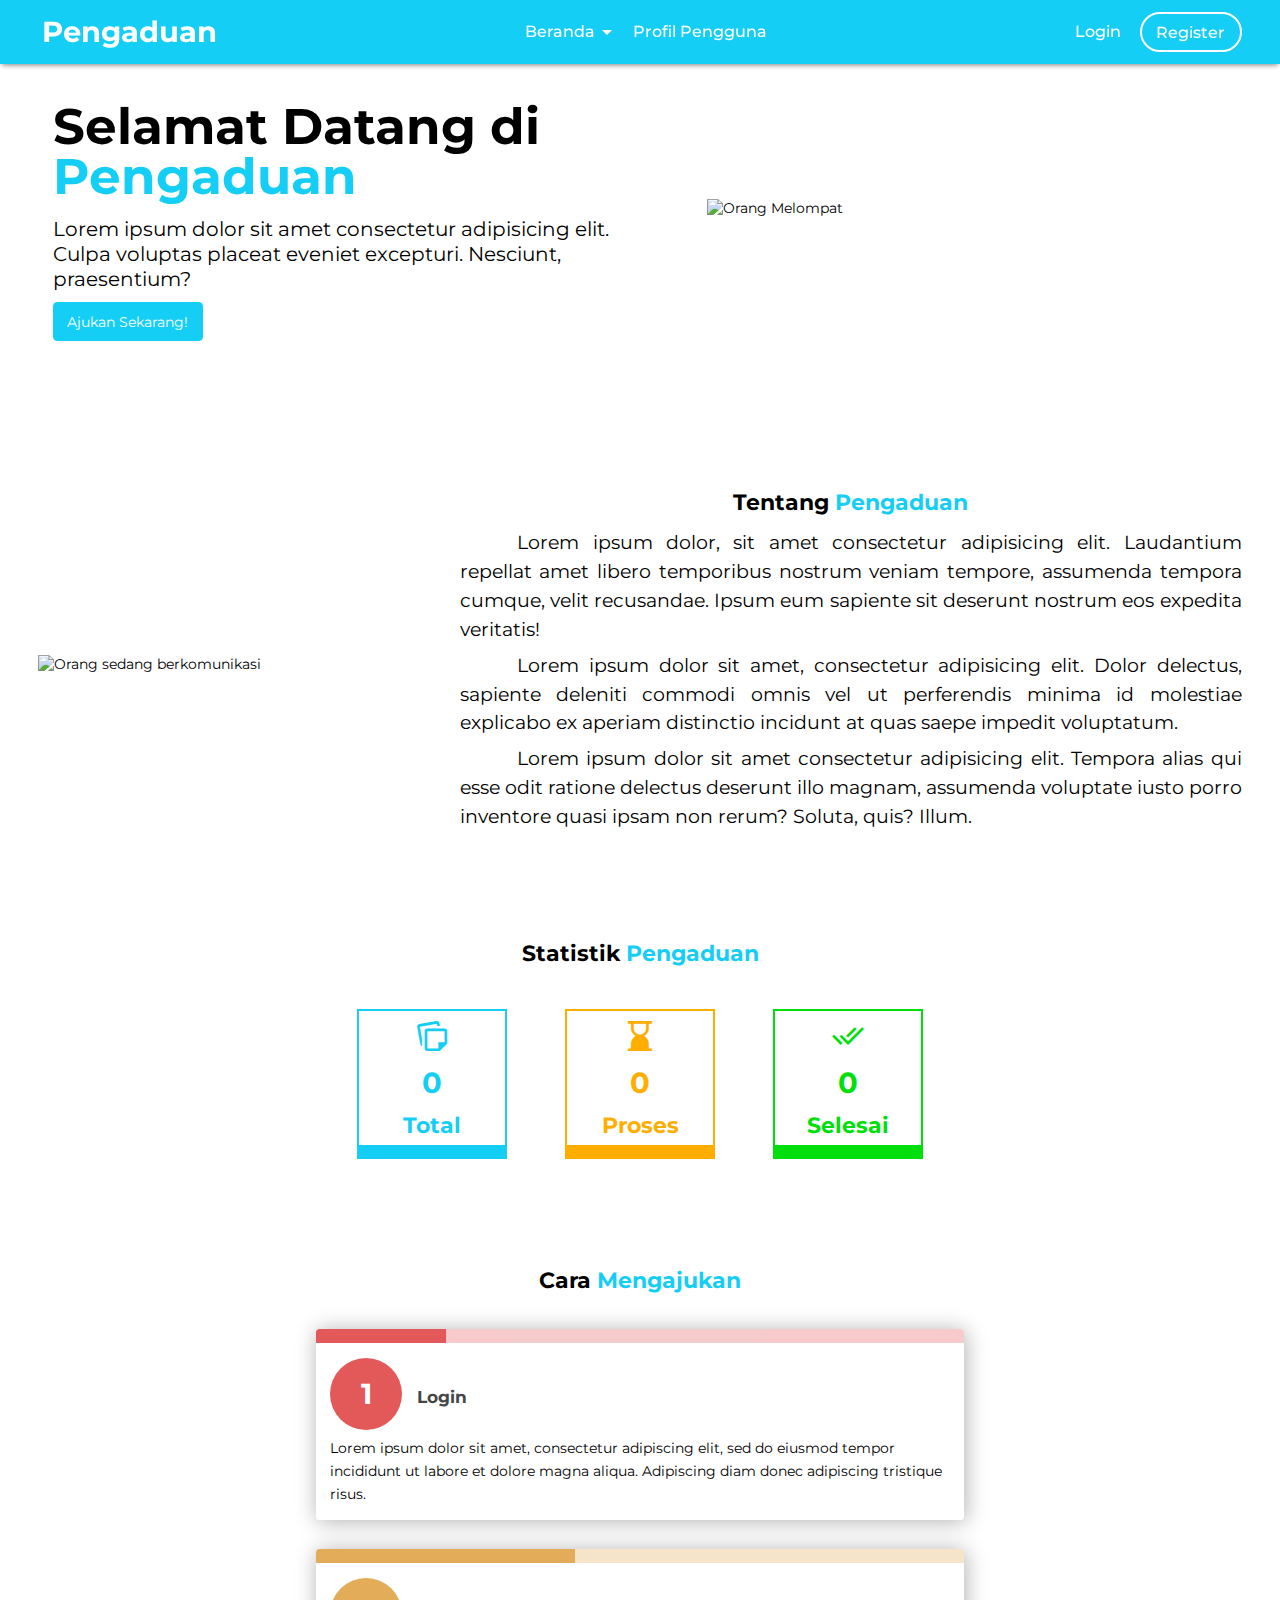
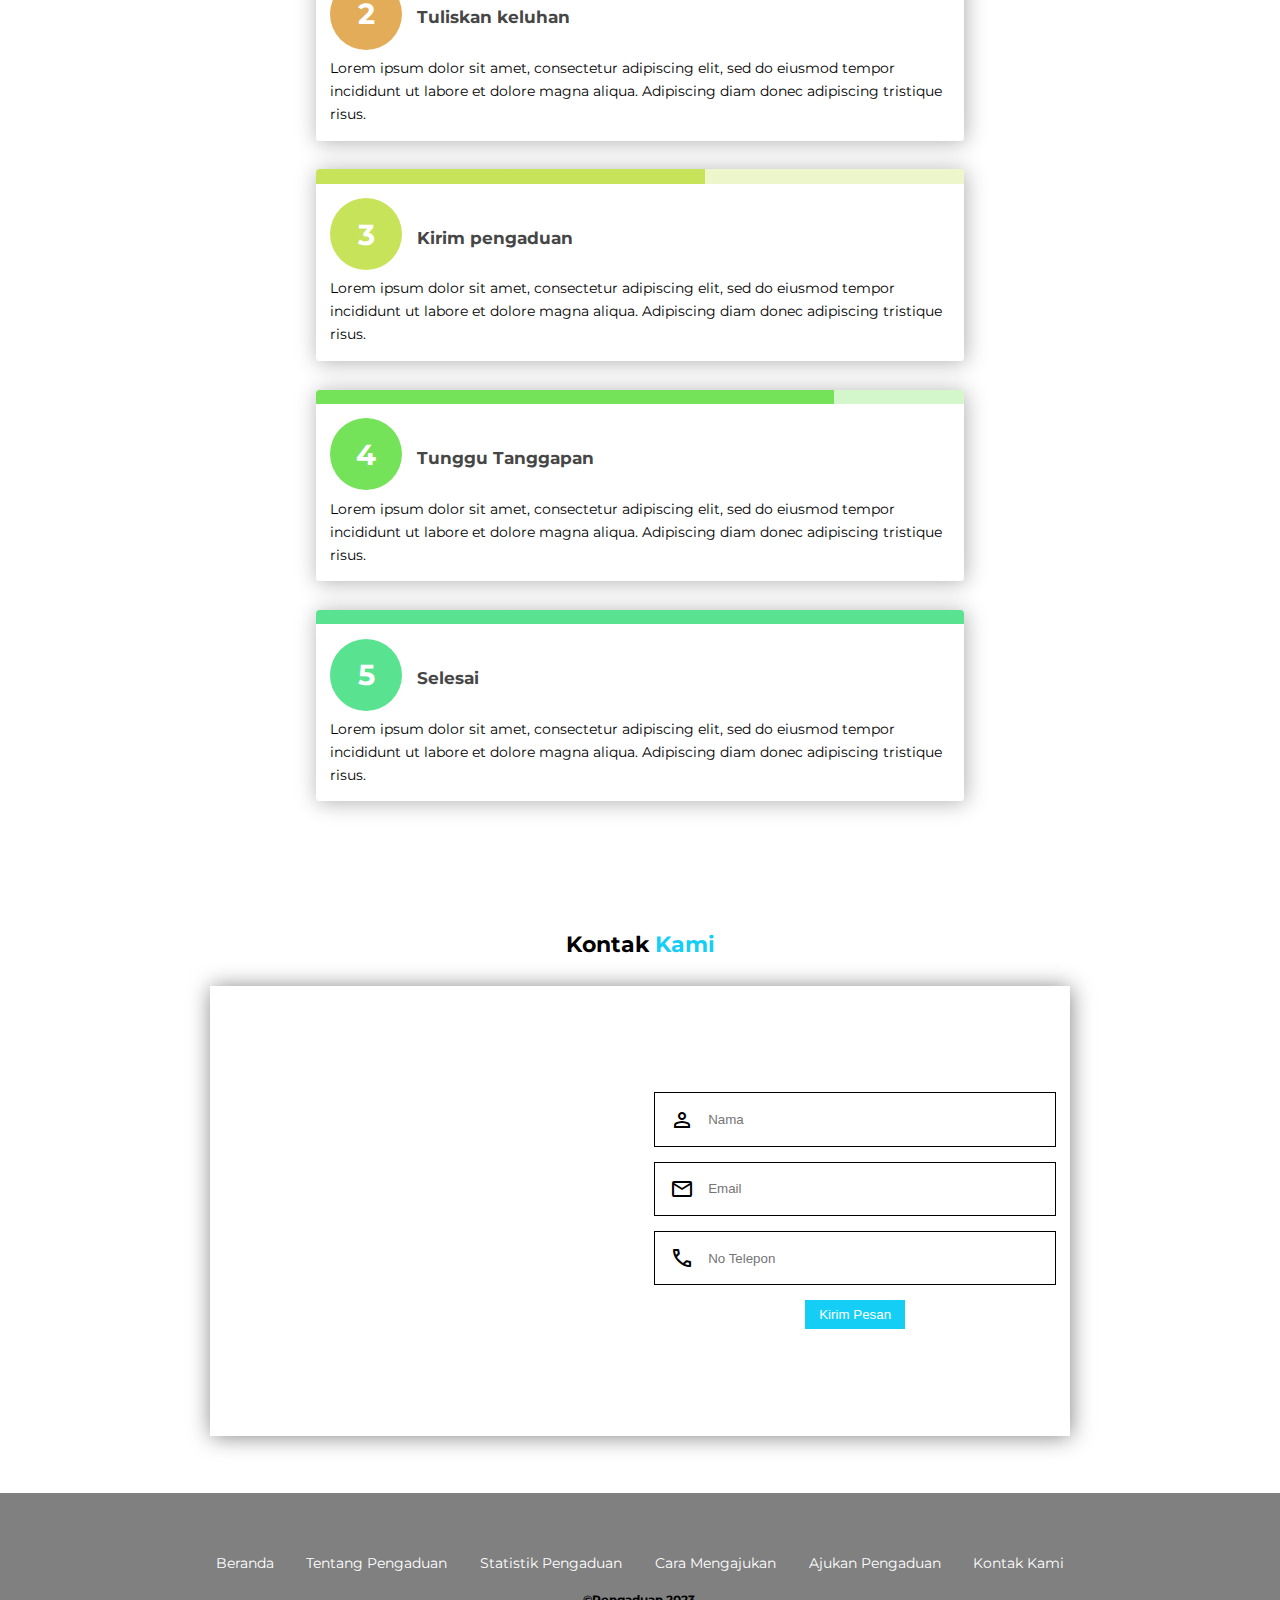
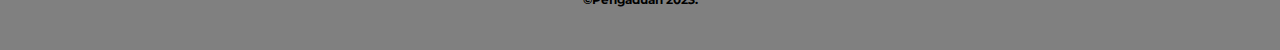
==== commit 4c8572ef: "footer" ====
--- a/index.html
+++ b/index.html
@@ -18,6 +18,9 @@
             rel="stylesheet"
             href="https://fonts.googleapis.com/css2?family=Material+Symbols+Outlined:opsz,wght,FILL,GRAD@24,400,0,0"
         />
+
+        <!-- feather icon -->
+        <script src="https://unpkg.com/feather-icons"></script>
 
         <!-- my css -->
         <link rel="stylesheet" href="assets/css/style.css" />
@@ -44,7 +47,7 @@
                         <a href="#statistics">Statistik Pengaduan</a>
                         <a href="#how">Cara Mengajukan</a>
                         <a href="#submit">Ajukan Pengaduan</a>
-                        <a href="#">Kontak Kami</a>
+                        <a href="#contact">Kontak Kami</a>
                     </div>
                 </div>
                 <a href="#" class="user">Profil Pengguna</a>
@@ -66,7 +69,7 @@
                         Culpa voluptas placeat eveniet excepturi. Nesciunt,
                         praesentium?
                     </p>
-                    <a href="#">Ajukan Sekarang!</a>
+                    <a href="#submit">Ajukan Sekarang!</a>
                 </div>
                 <img src="assets/img/orang.jpg" alt="Orang Melompat " />
             </main>
@@ -204,19 +207,19 @@
                             <span class="material-symbols-outlined">
                                 person
                             </span>
-                            <input type="text" placeholder="Nama"/>
+                            <input type="text" placeholder="Nama" />
                         </div>
                         <div>
                             <span class="material-symbols-outlined">
                                 mail
                             </span>
-                            <input type="email" placeholder="Email"/>
+                            <input type="email" placeholder="Email" />
                         </div>
                         <div>
                             <span class="material-symbols-outlined">
                                 call
                             </span>
-                            <input type="tel" placeholder="No Telepon"/>
+                            <input type="tel" placeholder="No Telepon" />
                         </div>
                         <button>Kirim Pesan</button>
                     </form>
@@ -224,6 +227,34 @@
             </main>
         </section>
         <!-- contact section end -->
+
+        <!-- footer start -->
+        <footer>
+            <div class="media-social">
+                <a href="#"><i data-feather="instagram"></i></a>
+                <a href="#"><i data-feather="youtube"></i></a>
+                <a href="#"><i data-feather="facebook"></i></a>
+            </div>
+
+            <div class="navigation">
+                <a href="#home">Beranda</a>
+                <a href="#about">Tentang Pengaduan</a>
+                <a href="#statistics">Statistik Pengaduan</a>
+                <a href="#how">Cara Mengajukan</a>
+                <a href="#submit">Ajukan Pengaduan</a>
+                <a href="#contact">Kontak Kami</a>
+            </div>
+
+            <div class="credit">
+                <p>&copy;Pengaduan 2023.</p>
+            </div>
+        </footer>
+        <!-- footer end -->
+
+        <!-- feather icon js -->
+        <script>
+            feather.replace();
+        </script>
 
         <!-- my js -->
         <script src="assets/js/script.js"></script>
--- a/assets/css/style.css
+++ b/assets/css/style.css
@@ -142,7 +142,6 @@
     padding: 6rem 3% 1rem;
     display: flex;
     align-items: center;
-    width: 100vw;
 }
 
 .home .content {
@@ -247,7 +246,7 @@
     flex-direction: row;
     justify-content: center;
     width: 70%;
-    flex-wrap: wrap
+    flex-wrap: wrap;
 }
 
 .statistics .content > div {
@@ -259,7 +258,7 @@
     height: 150px;
     padding: 0.5rem;
     border-bottom: none;
-    margin: 2rem 2rem .5rem;
+    margin: 2rem 2rem 0.5rem;
 }
 
 .statistics .content div:nth-child(1) {
@@ -313,7 +312,7 @@
 }
 
 .how .content > h2 {
-    margin: 0 0 .5rem;
+    margin: 0 0 0.5rem;
 }
 
 .how .content > h2 span {
@@ -321,87 +320,91 @@
 }
 
 .how .content p {
-	margin: 0;
-	line-height: 1.6;
+    margin: 0;
+    line-height: 1.6;
 }
 
 .how .content ol {
-	list-style: none;
-	counter-reset: list;
-	padding: 0 1rem;
+    list-style: none;
+    counter-reset: list;
+    padding: 0 1rem;
     --length: 5;
 }
 
 .how .content li {
-	--stop: calc(100% / var(--length) * var(--i));
-	--l: 62%;
-	--l2: 88%;
-	--h: calc((var(--i) - 1) * (180 / var(--length)));
-	--c1: hsl(var(--h), 71%, var(--l));
-	--c2: hsl(var(--h), 71%, var(--l2));
-
-	position: relative;
-	counter-increment: list;
-	max-width: 45rem;
-	margin: 2rem auto;
-	padding: 2rem 1rem 1rem;
-	box-shadow: 0.1rem 0.1rem 1.5rem rgba(0, 0, 0, 0.3);
-	border-radius: 0.25rem;
-	overflow: hidden;
-	background-color: white;
+    --stop: calc(100% / var(--length) * var(--i));
+    --l: 62%;
+    --l2: 88%;
+    --h: calc((var(--i) - 1) * (180 / var(--length)));
+    --c1: hsl(var(--h), 71%, var(--l));
+    --c2: hsl(var(--h), 71%, var(--l2));
+
+    position: relative;
+    counter-increment: list;
+    max-width: 45rem;
+    margin: 2rem auto;
+    padding: 2rem 1rem 1rem;
+    box-shadow: 0.1rem 0.1rem 1.5rem rgba(0, 0, 0, 0.3);
+    border-radius: 0.25rem;
+    overflow: hidden;
+    background-color: white;
 }
 
 .how .content li::before {
-	content: '';
-	display: block;
-	width: 100%;
-	height: 1rem;
-	position: absolute;
-	top: 0;
-	left: 0;
-	background: linear-gradient(to right, var(--c1) var(--stop), var(--c2) var(--stop));
+    content: "";
+    display: block;
+    width: 100%;
+    height: 1rem;
+    position: absolute;
+    top: 0;
+    left: 0;
+    background: linear-gradient(
+        to right,
+        var(--c1) var(--stop),
+        var(--c2) var(--stop)
+    );
 }
 
 .how .content li:nth-child(1) {
-    --i: 1
+    --i: 1;
 }
 
 .how .content li:nth-child(2) {
-    --i: 2
+    --i: 2;
 }
 .how .content li:nth-child(3) {
-    --i: 3
+    --i: 3;
 }
 
 .how .content li:nth-child(4) {
-    --i: 4
+    --i: 4;
 }
 
 .how .content li:nth-child(5) {
-    --i: 5
+    --i: 5;
 }
 
 .how .content h3 {
-	display: flex;
-	align-items: center;
-	margin: 0 0 rem;
-	color: rgb(70 70 70);
+    display: flex;
+    align-items: center;
+    margin: 0 0 rem;
+    color: rgb(70 70 70);
 }
 
 .how .content h3::before {
-	display: flex;
-	justify-content: center;
-	align-items: center;
-	flex: 0 0 auto;
-	margin: 0 1rem .5rem 0;
-	width: 3rem;
-	height: 3rem;
-	content: counter(list);
-	padding: 1rem;
+    display: flex;
+    justify-content: center;
+    align-items: center;
+    flex: 0 0 auto;
+    margin: 0 1rem 0.5rem 0;
+    width: 3rem;
+    height: 3rem;
+    content: counter(list);
+    padding: 1rem;
     font-size: 2rem;
-	border-radius: 50%;
-	background-color: var(--c1);
-	color: white;
+    border-radius: 50%;
+    background-color: var(--c1);
+    color: white;
 }
 /* how section end */
 
@@ -427,7 +430,7 @@
 
 .contact .content .main {
     display: flex;
-	box-shadow: 0.1rem 0.1rem 1.5rem rgba(0, 0, 0, 0.5);
+    box-shadow: 0.1rem 0.1rem 1.5rem rgba(0, 0, 0, 0.5);
 }
 
 .contact .content .main iframe {
@@ -465,7 +468,7 @@
 }
 
 .contact .content .main form button {
-    padding: .5rem 1rem;
+    padding: 0.5rem 1rem;
     cursor: pointer;
     background-color: var(--primary);
     border: none;
@@ -473,6 +476,43 @@
     align-self: center;
 }
 /* contact section end */
+
+/* footer start */
+footer {
+    background-color: gray;
+    text-align: center;
+    padding: 1rem 0 3rem;
+    margin-top: 3rem;
+}
+
+footer .media-social {
+    padding: 1rem 0;
+}
+
+footer .media-social a {
+    color: white;
+    margin: 1rem;
+}
+
+footer .navigation {
+    margin-bottom: 1.4rem;
+}
+
+footer .navigation a {
+    color: white;
+    padding: 0.7rem 1rem;
+}
+
+footer .media-social a:hover,
+footer .navigation a:hover {
+  color: var(--primary);
+}
+
+footer .credit {
+    font-size: 0.8rem;
+    font-weight: 700;
+}
+/* footer end */
 
 /* media queries */
 @media (max-width: 1920) {
@@ -515,7 +555,7 @@
     /* header start */
     .header .header-left .hamburger-menu {
         display: block;
-        margin-right: .5rem;
+        margin-right: 0.5rem;
     }
 
     .header .navbar {
@@ -609,7 +649,8 @@
         flex-wrap: wrap;
     }
 
-    .contact .content .main iframe, .contact .content .main form {
+    .contact .content .main iframe,
+    .contact .content .main form {
         flex: 100%;
     }
 
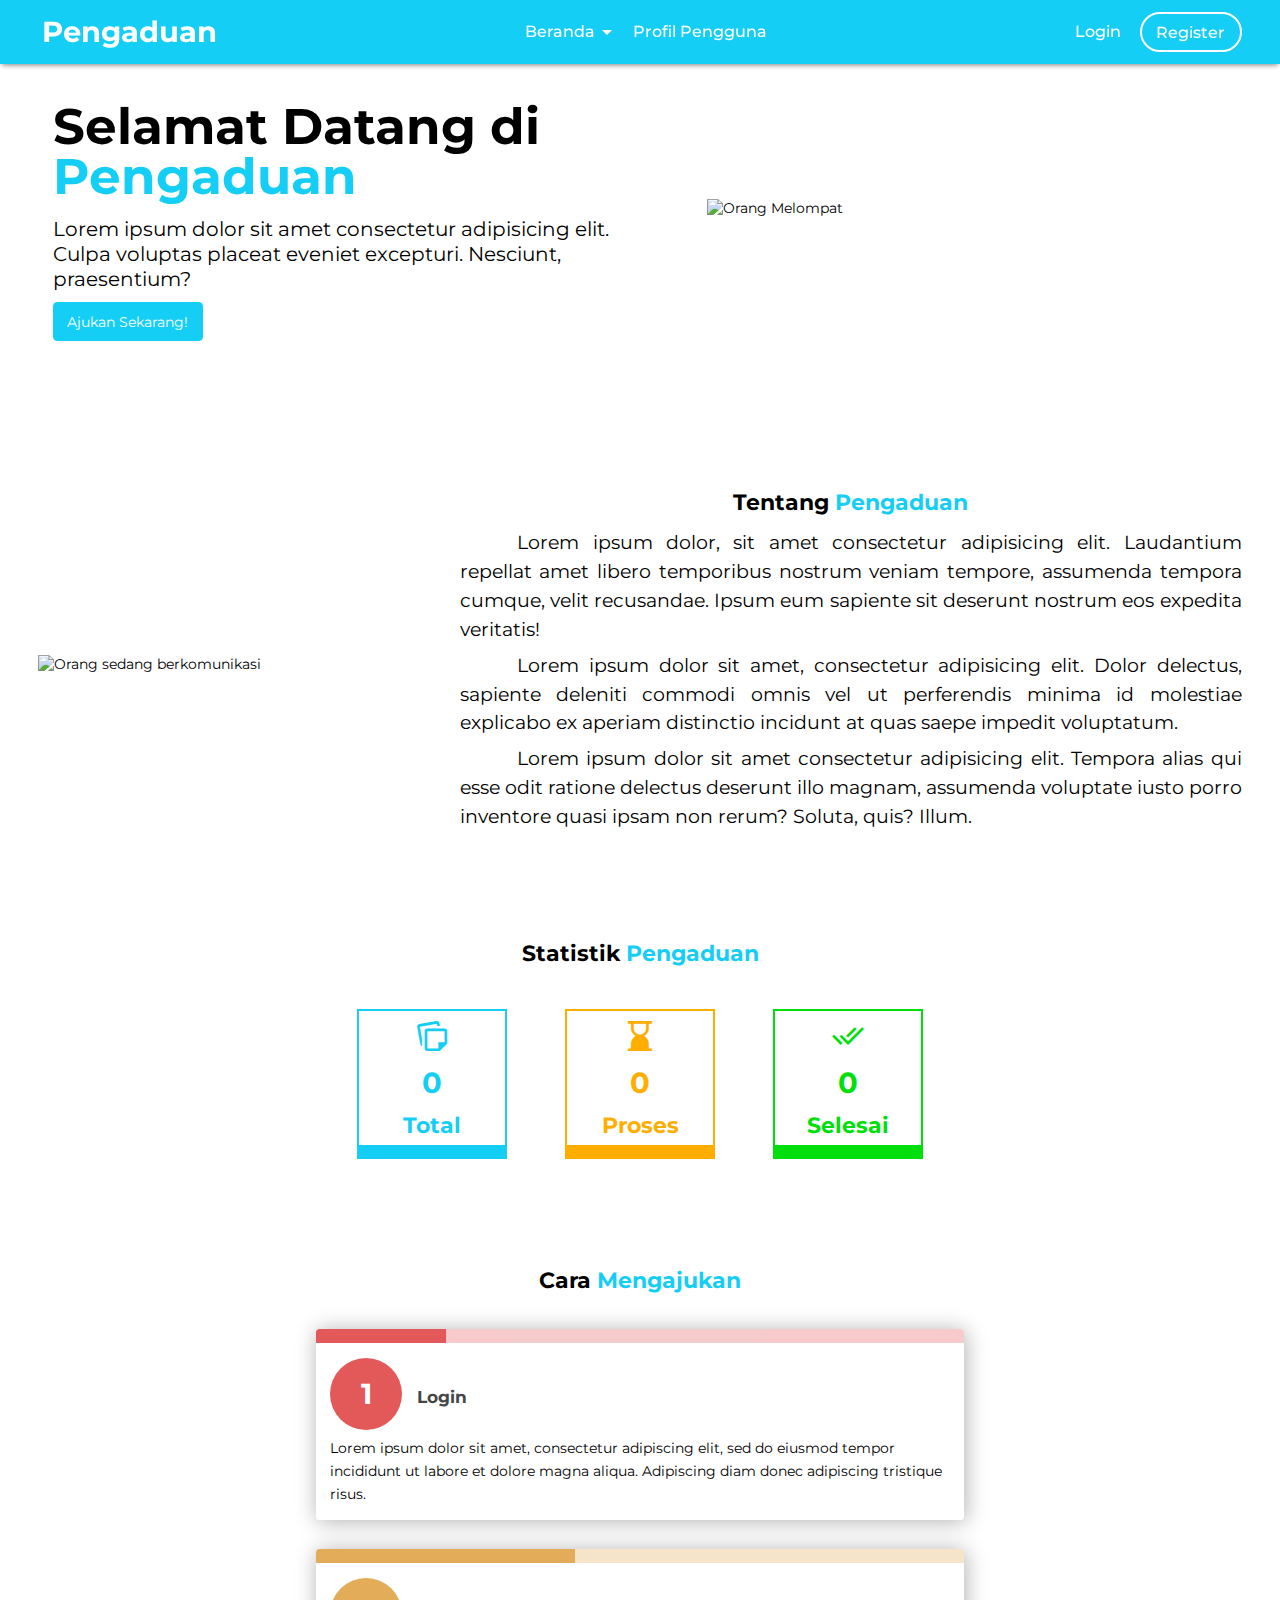
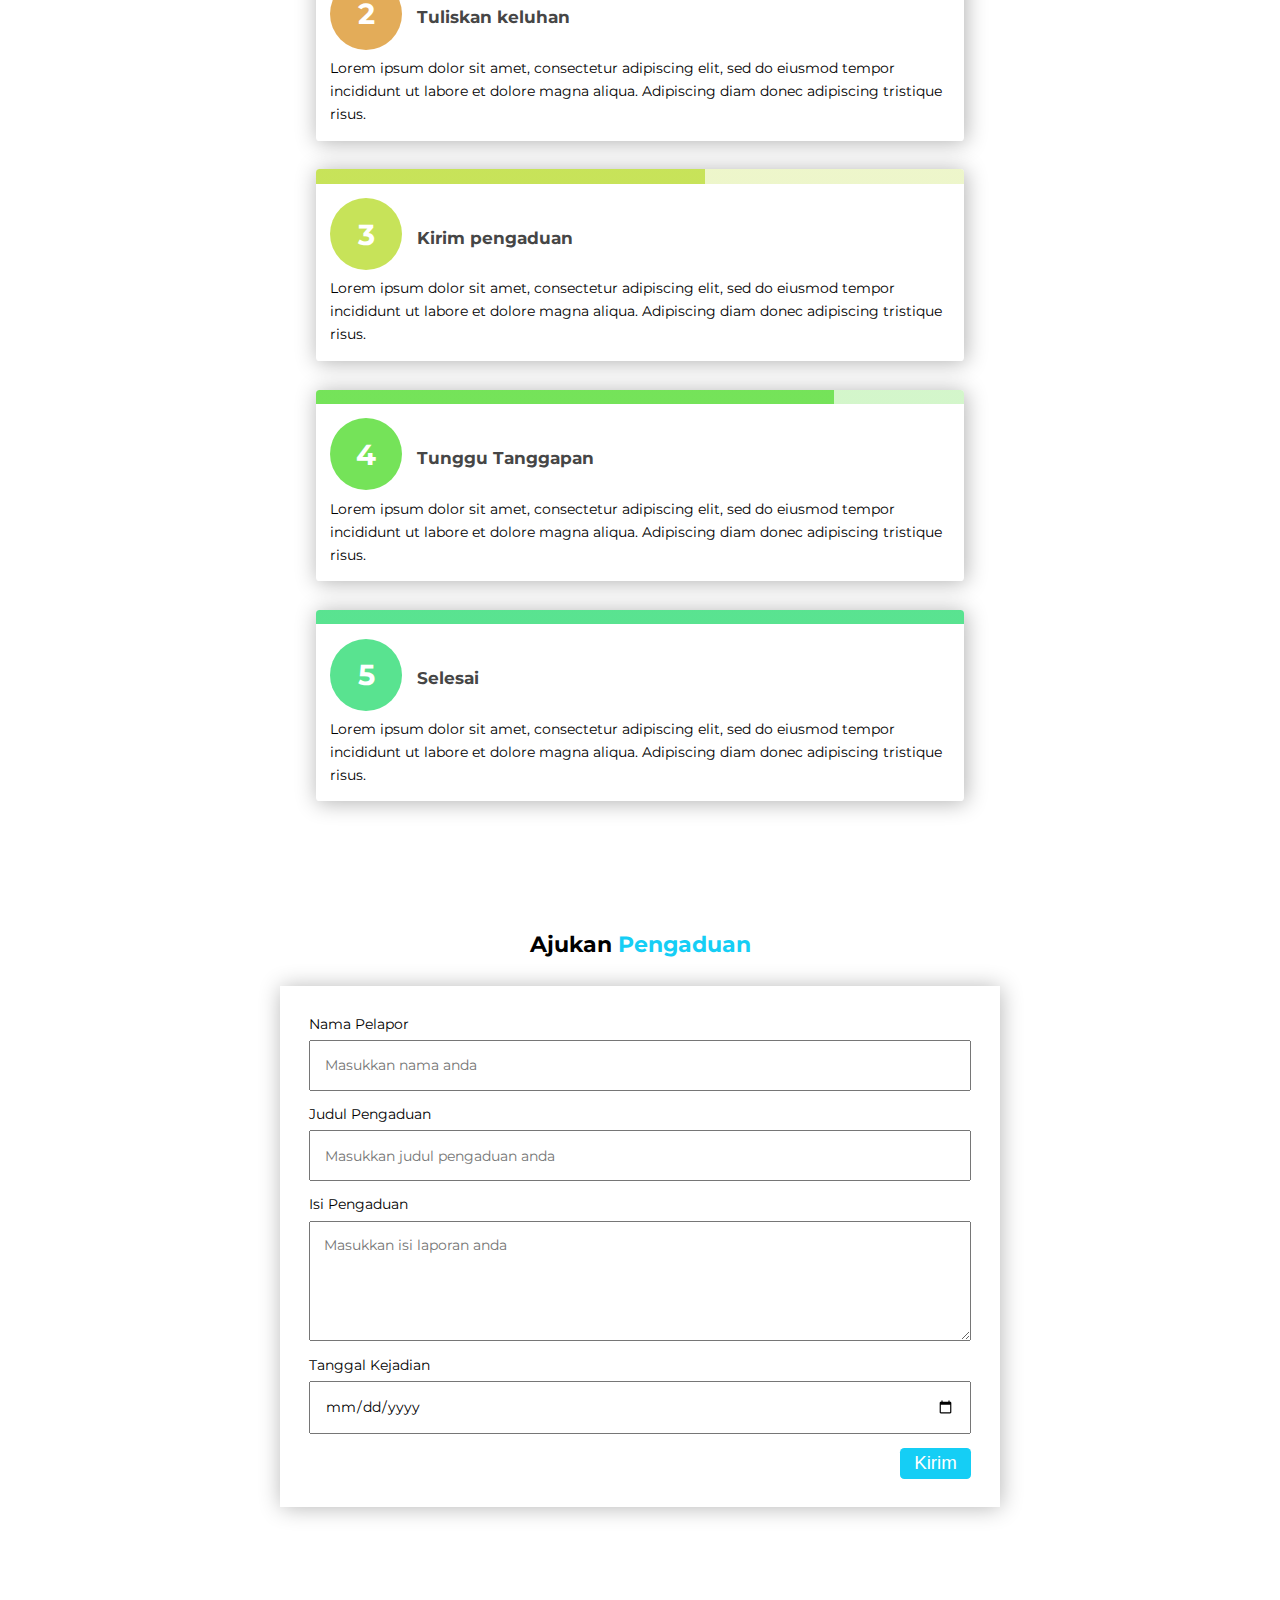
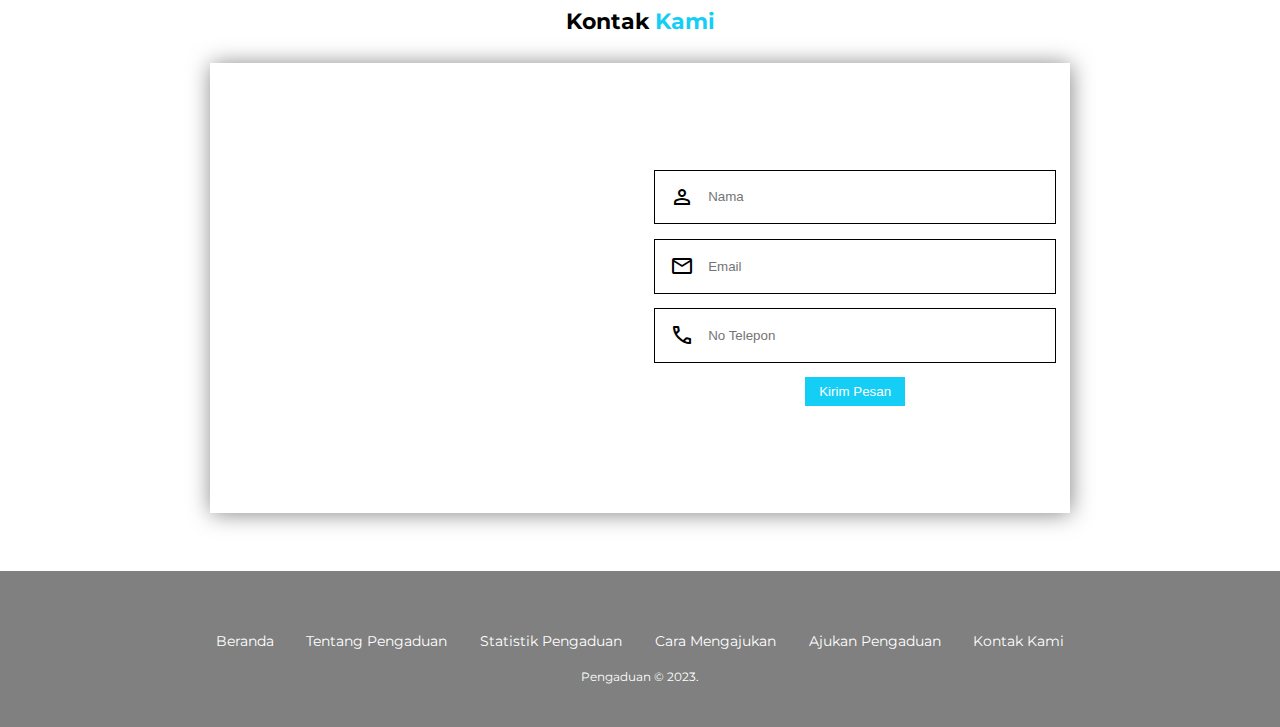
==== commit fa48b10c: "ajukan" ====
--- a/index.html
+++ b/index.html
@@ -186,6 +186,42 @@
             </main>
         </section>
         <!-- how section end -->
+
+        <!-- submit section start -->
+        <section class="submit" id="submit">
+            <main class="content">
+                <h2>Ajukan <span>Pengaduan</span></h2>
+                <form action="">
+                    <label for="name">Nama Pelapor</label>
+                    <input
+                        type="text"
+                        id="name"
+                        placeholder="Masukkan nama anda"
+                        autocomplete="off"
+                    />
+                    <label for="title">Judul Pengaduan</label>
+                    <input
+                        type="text"
+                        id="title"
+                        placeholder="Masukkan judul pengaduan anda"
+                        autocomplete="off"
+                    />
+                    <label for="content">Isi Pengaduan</label>
+                    <textarea
+                        name="content"
+                        id="content"
+                        cols="100"
+                        rows="5"
+                        placeholder="Masukkan isi laporan anda"
+                        autocomplete="off"
+                    ></textarea>
+                    <label for="date">Tanggal Kejadian</label>
+                    <input type="date" id="date" autocomplete="off" />
+                    <button type="submit" >Kirim</button>
+                </form>
+            </main>
+        </section>
+        <!-- submit section end -->
 
         <!-- contact section start -->
         <section class="contact" id="contact">
@@ -246,7 +282,7 @@
             </div>
 
             <div class="credit">
-                <p>&copy;Pengaduan 2023.</p>
+                <p>Pengaduan &copy; 2023.</p>
             </div>
         </footer>
         <!-- footer end -->
--- a/assets/css/style.css
+++ b/assets/css/style.css
@@ -408,6 +408,66 @@
 }
 /* how section end */
 
+/* submit section start */
+.submit {
+    padding: 6rem 3% 1rem;
+}
+
+.submit .content {
+    display: flex;
+    flex-direction: column;
+    align-items: center;
+}
+
+.submit .content h2 {
+    margin-bottom: 2rem;
+    text-align: center;
+}
+
+.submit .content h2 span {
+    color: var(--primary);
+}
+
+.submit .content form {
+    box-shadow: 0.1rem 0.1rem 1.5rem rgba(0, 0, 0, 0.3);
+    padding: 2rem;
+    width: 50rem;
+}
+
+.submit .content form > * {
+    display: block;
+}
+
+.submit .content form label {
+    margin: 1rem 0 .5rem;
+}
+
+.submit .content form label:nth-child(1) {
+    margin: 0 0 .5rem;
+}
+
+.submit .content form input, .submit .content form textarea {
+    width: 100%;
+    padding: 1rem;
+    font-family: "Montserrat", sans-serif;
+    font-size: 1rem;
+}
+
+.submit .content form button {
+    margin: 1rem 0 0;
+    padding: .3rem 1rem;
+    float: right;
+    display: flex;
+    align-items: center;
+    background-color: var(--primary);
+    color: white;
+    border: none;
+    cursor: pointer;
+    font-size: 1.3rem;
+    border-radius: .3rem;
+}
+/* submit section end */
+
 /* contact section start */
 .contact {
     padding: 6rem 7% 1rem;
@@ -510,7 +570,7 @@
 
 footer .credit {
     font-size: 0.8rem;
-    font-weight: 700;
+    color: white;
 }
 /* footer end */
 
@@ -644,6 +704,12 @@
     }
     /* about end */
 
+    /* submit section start */
+    .submit .content form {
+        width: 85%;
+    }
+    /* submit section end */
+
     /* contact sectiom start */
     .contact .content .main {
         flex-wrap: wrap;
